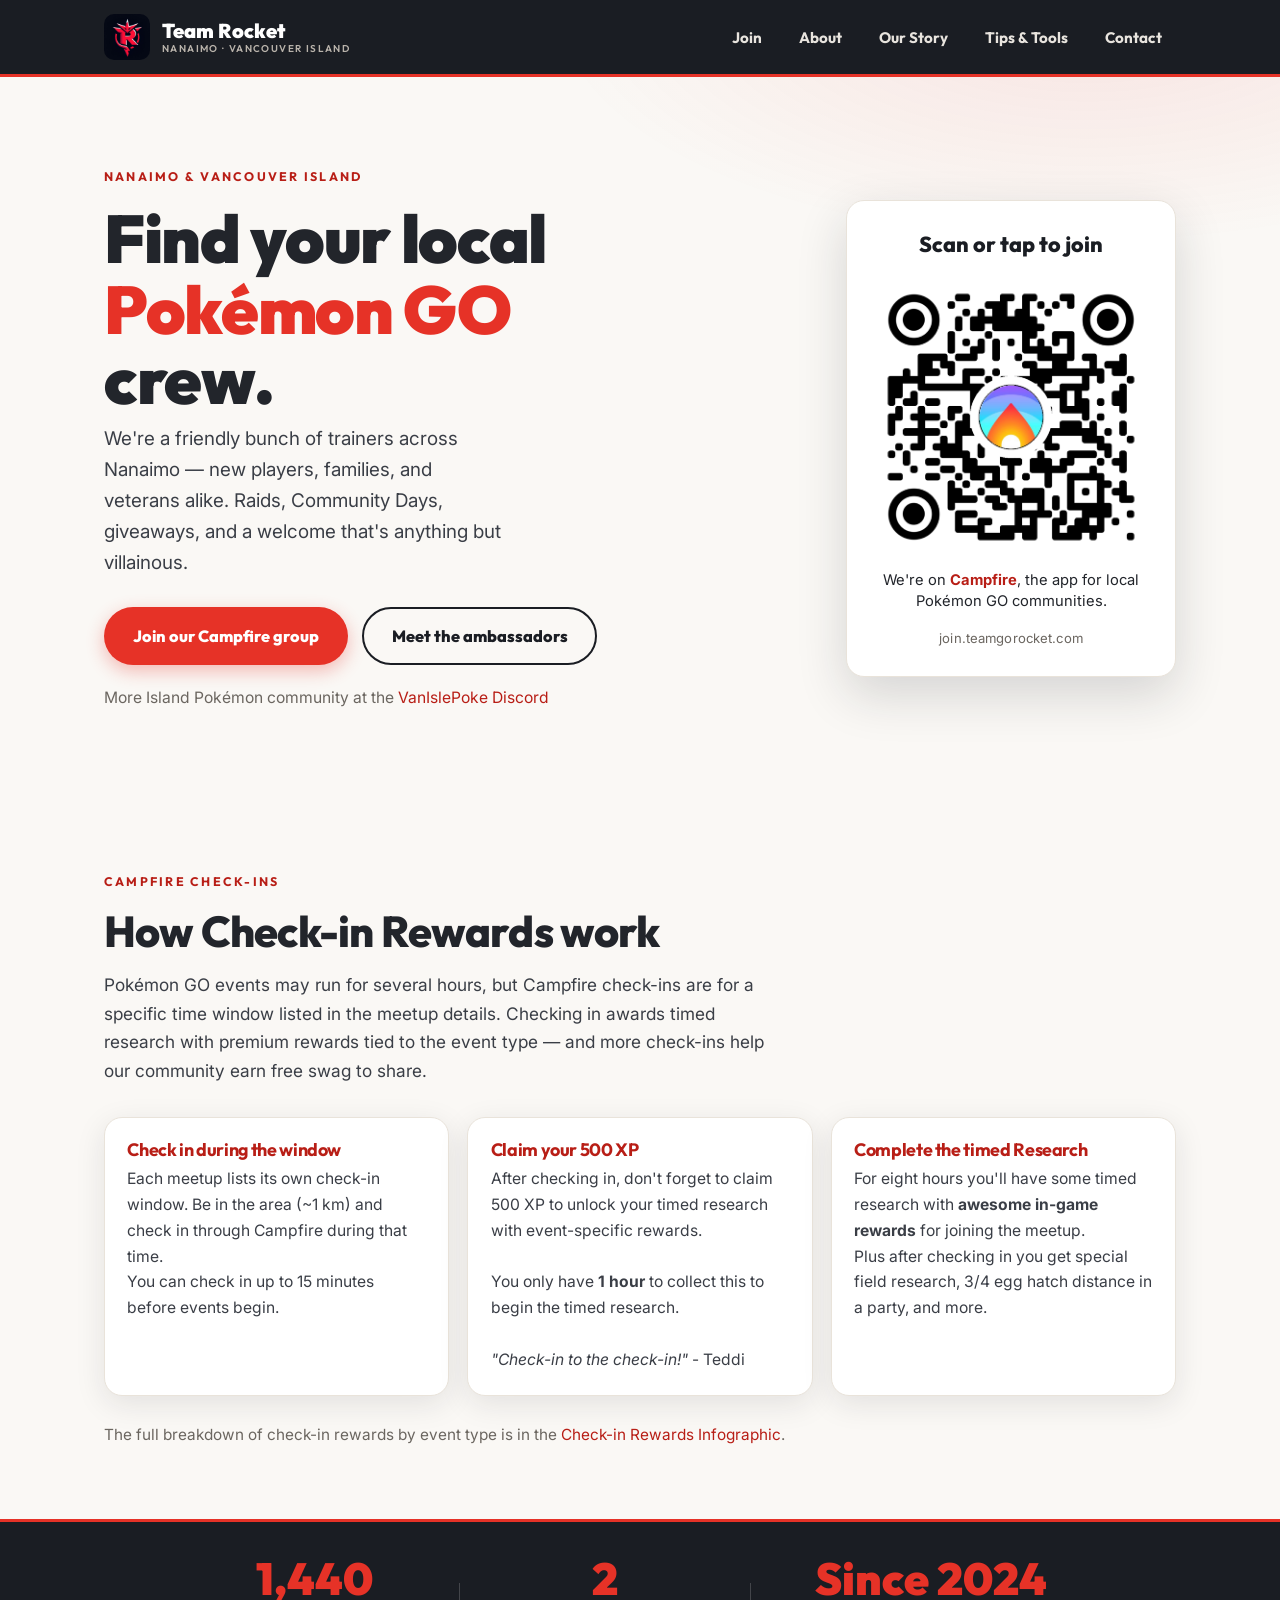
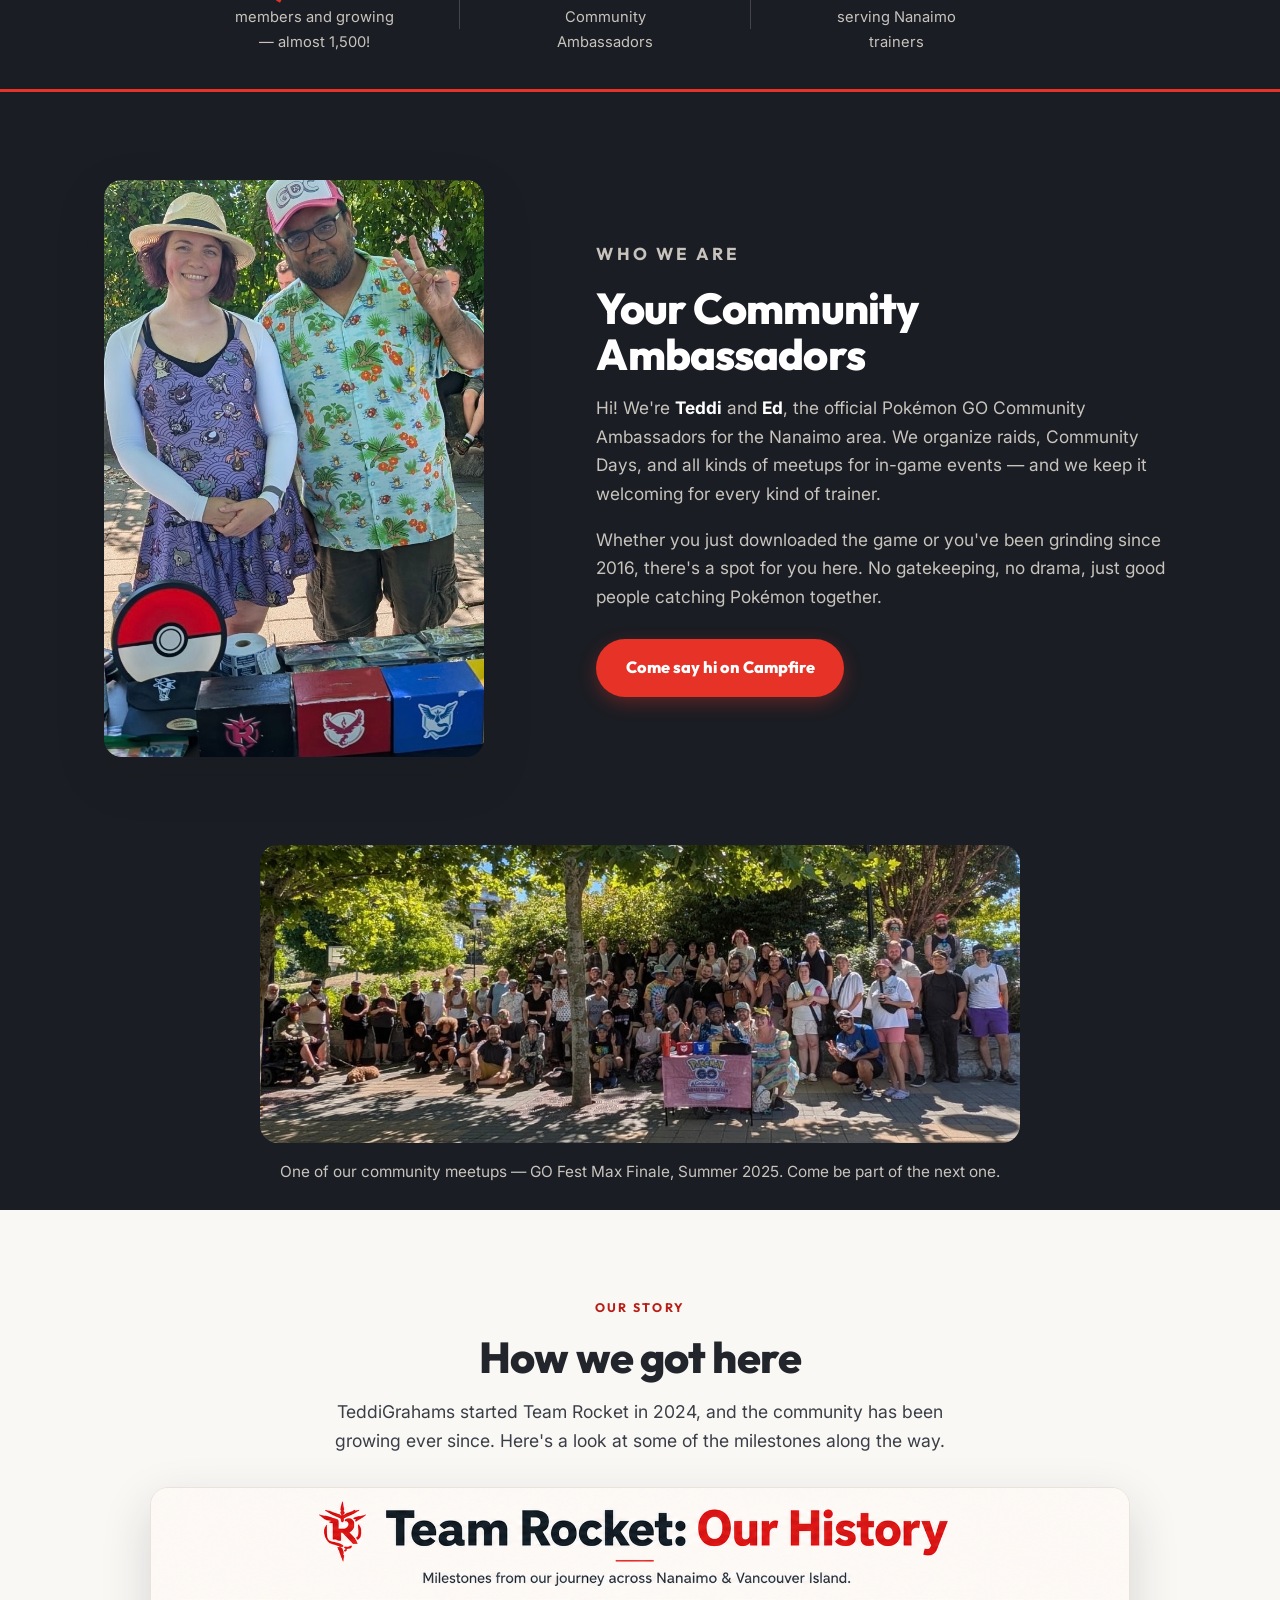
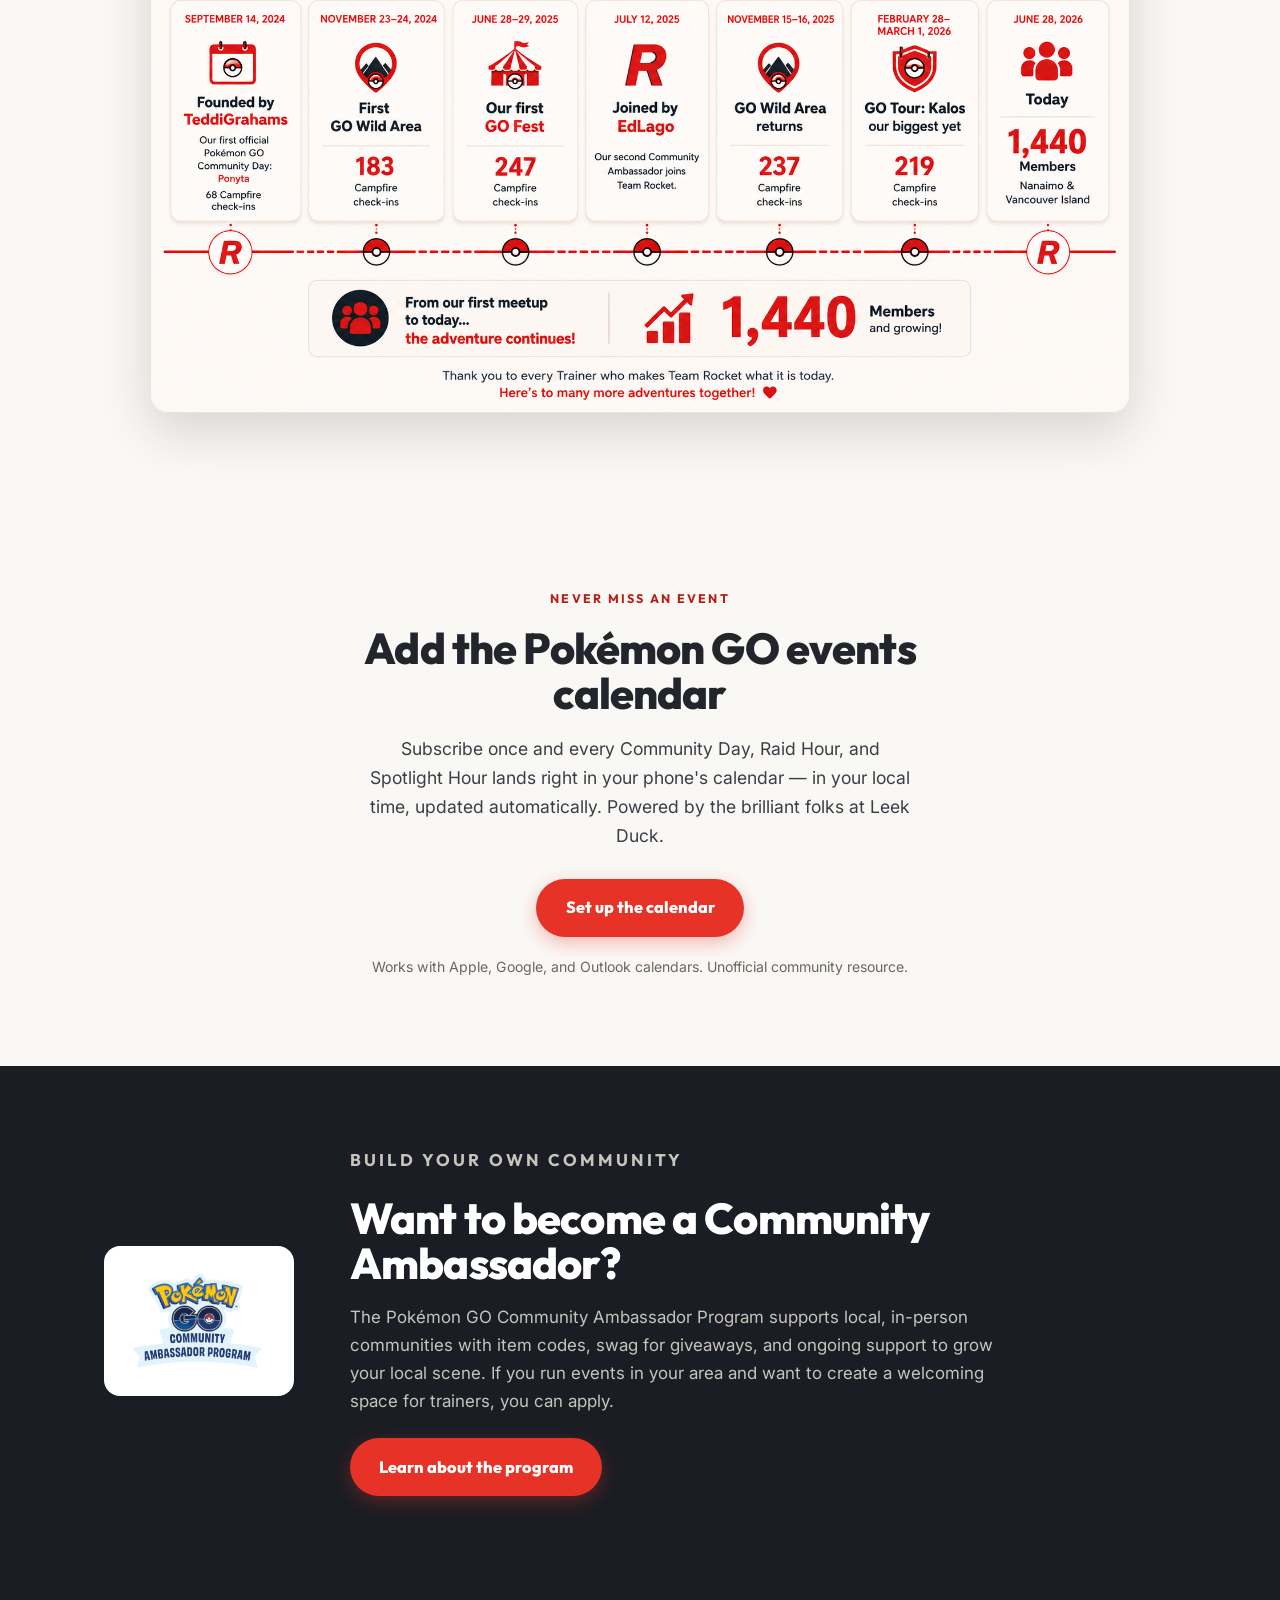
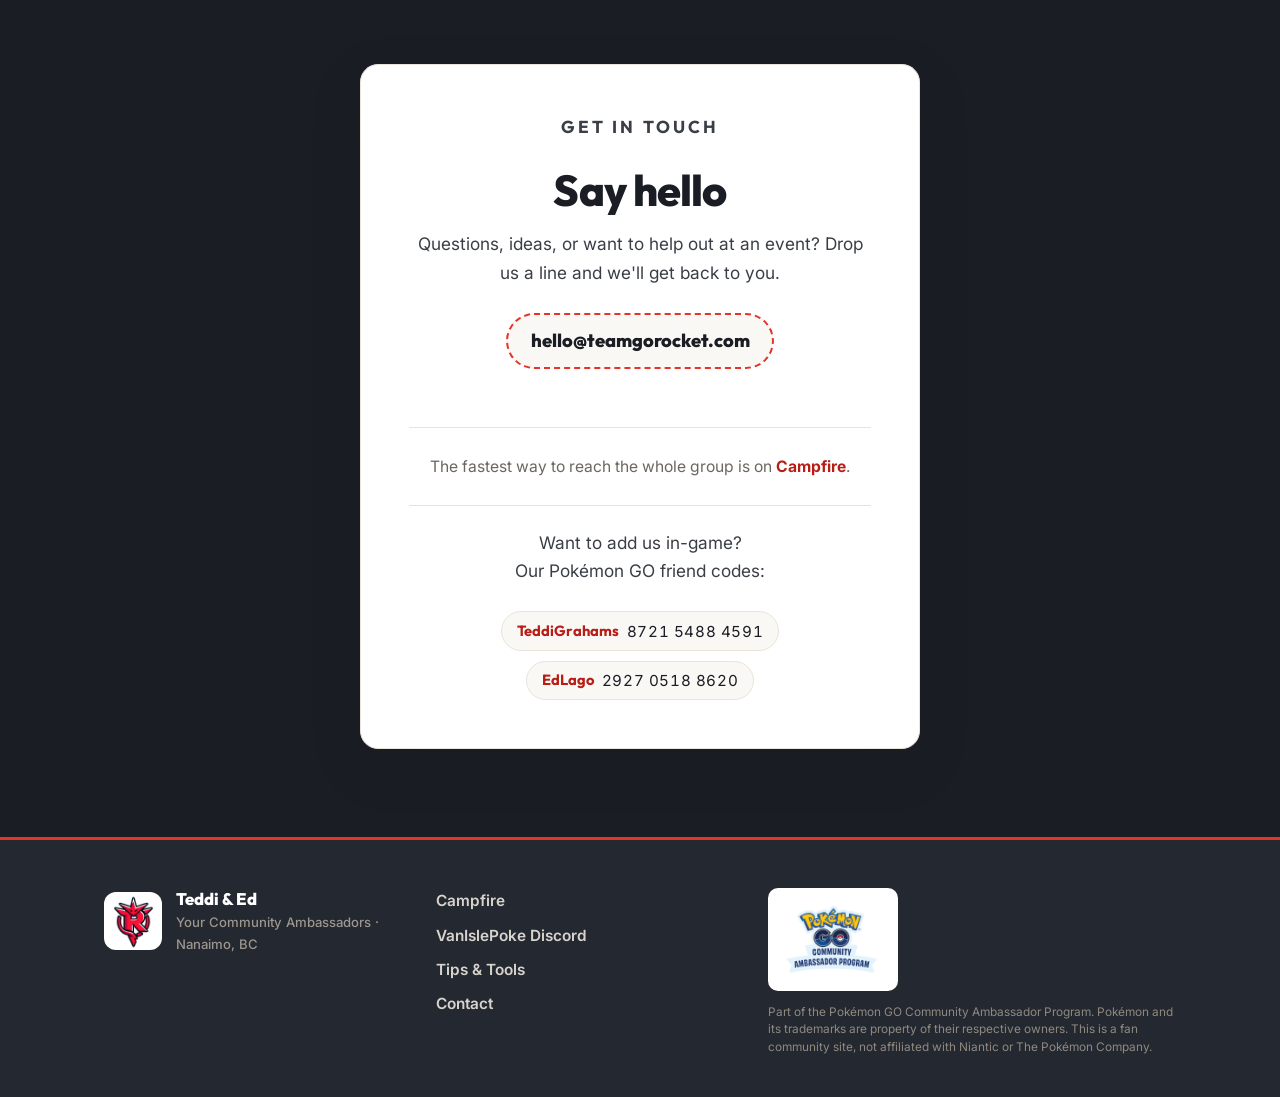
==== index.html @ 7e77e39a "Update index.html" ====
<!DOCTYPE html>
<html lang="en">
<head>
<meta charset="UTF-8">
<meta name="viewport" content="width=device-width, initial-scale=1.0">
<title>Team Rocket — Nanaimo Pokémon GO Community</title>
<meta name="description" content="Nanaimo and Vancouver Island's friendly Pokémon GO community, 1,400+ trainers strong. Scan the code or tap to join our Campfire group.">
<link rel="preconnect" href="https://fonts.googleapis.com">
<link rel="preconnect" href="https://fonts.gstatic.com" crossorigin>
<link href="https://fonts.googleapis.com/css2?family=Outfit:wght@500;700;800;900&family=Inter:wght@400;500;600;700&display=swap" rel="stylesheet">
<link rel="stylesheet" href="style.css">
</head>
<body>

<header class="site-header">
  <div class="wrap header-inner">
    <a class="brand" href="#top">
      <img src="images/logo-dark.jpg" alt="Team Rocket logo" class="brand-mark">
      <span class="brand-name">Team Rocket<span class="brand-sub">Nanaimo · Vancouver Island</span></span>
    </a>
    <nav class="site-nav" aria-label="Primary">
      <button class="nav-toggle" aria-expanded="false" aria-controls="nav-links" aria-label="Toggle menu">
        <span></span><span></span><span></span>
      </button>
      <ul id="nav-links" class="nav-links">
        <li><a href="#join">Join</a></li>
        <li><a href="#about">About</a></li>
        <li><a href="#story">Our Story</a></li>
        <li><a href="tips.html">Tips &amp; Tools</a></li>
        <li><a href="#contact">Contact</a></li>
      </ul>
    </nav>
  </div>
</header>

<main id="top">

  <!-- HERO -->
  <section class="hero" id="join">
    <div class="wrap hero-inner">
      <div class="hero-copy">
        <p class="eyebrow">Nanaimo &amp; Vancouver Island</p>
        <h1>Find your local<br><span class="accent">Pokémon GO</span> crew.</h1>
        <p class="lede">We're a friendly bunch of trainers across Nanaimo — new players, families, and veterans alike. Raids, Community Days, giveaways, and a welcome that's anything but villainous.</p>
        <div class="hero-actions">
          <a class="btn btn-primary" href="https://join.teamgorocket.com" target="_blank" rel="noopener">Join our Campfire group</a>
          <a class="btn btn-ghost" href="#about">Meet the ambassadors</a>
        </div>
        <p class="hero-note">More Island Pokémon community at the <a href="https://discord.gg/dFQNEzKaRf" target="_blank" rel="noopener">VanIslePoke Discord</a></p>
      </div>

      <div class="hero-qr">
        <div class="qr-card">
          <p class="qr-label">Scan or tap to join</p>
          <a href="https://join.teamgorocket.com" target="_blank" rel="noopener">
            <img src="images/campfire-qr.png" alt="QR code linking to the Team Rocket Campfire group" class="qr-img">
          </a>
          <p class="qr-sub">We're on <strong>Campfire</strong>, the app for local Pokémon GO communities.</p>
          <p class="qr-fallback">join.teamgorocket.com</p>
        </div>
      </div>
    </div>
  </section>

  <!-- CHECK-IN INFO -->
  <section class="page-section section-alt">
    <div class="wrap">
      <p class="eyebrow">Campfire check-ins</p>
      <h2>How Check-in Rewards work</h2>
      <p class="section-lede">Pokémon GO events may run for several hours, but Campfire check-ins are for a specific time window listed in the meetup details. Checking in awards timed research with premium rewards tied to the event type — and more check-ins help our community earn free swag to share.</p>

      <div class="checkin-points">
        <div class="checkin-point">
          <h3>Check in during the window</h3>
          <p>Each meetup lists its own check-in window. Be in the area (~1 km) and check in through Campfire during that time.<br>You can check in up to 15 minutes before events begin.</p>
        </div>
        <div class="checkin-point">
          <h3>Claim your 500 XP </h3>
          <p>After checking in, don't forget to claim 500 XP to unlock your timed research with event-specific rewards.<br><br>You only have <b>1 hour</b> to collect this to begin the timed research. <br><br><i>"Check-in to the check-in!"</i> - Teddi</p>
        </div>
        <div class="checkin-point">
          <h3>Complete the timed Research</h3>
          <p>For eight hours you'll have some timed research with <b>awesome in-game rewards</b> for joining the meetup.<br> Plus after checking in you get special field research, 3/4 egg hatch distance in a party, and more.</p>
        </div>
      </div>

      <p class="section-note">The full breakdown of check-in rewards by event type is in the <a href="https://teamgorocket.com/tips.html#infographics">Check-in Rewards Infographic</a>.</p>
    </div>
  </section>

  <!-- MEMBER COUNT STRIP -->
  <section class="stat-strip">
    <div class="wrap stat-inner">
      <div class="stat">
        <span class="stat-num">1,440</span>
        <span class="stat-label">members and growing — almost 1,500!</span>
      </div>
      <div class="stat-divider"></div>
      <div class="stat">
        <span class="stat-num">2</span>
        <span class="stat-label">Community Ambassadors</span>
      </div>
      <div class="stat-divider"></div>
      <div class="stat">
        <span class="stat-num">Since 2024</span>
        <span class="stat-label">serving Nanaimo trainers</span>
      </div>
    </div>
  </section>

  <!-- WHO WE ARE -->
  <section id="about" class="whoweare">
    <div class="wrap who-inner">
      <div class="who-photo">
        <img src="images/ambassadors.jpg" alt="Teddi and Ed, your Pokémon GO Community Ambassadors, at a community event" loading="lazy">
      </div>
      <div class="who-copy">
        <p class="eyebrow eyebrow-dark">Who we are</p>
        <h2>Your Community Ambassadors</h2>
        <p>Hi! We're <strong>Teddi</strong> and <strong>Ed</strong>, the official Pokémon GO Community Ambassadors for the Nanaimo area. We organize raids, Community Days, and all kinds of meetups for in-game events — and we keep it welcoming for every kind of trainer.</p>
        <p>Whether you just downloaded the game or you've been grinding since 2016, there's a spot for you here. No gatekeeping, no drama, just good people catching Pokémon together.</p>
        <a class="btn btn-primary" href="https://join.teamgorocket.com" target="_blank" rel="noopener">Come say hi on Campfire</a>
      </div>
    </div>
  </section>

  <!-- GROUP PHOTO (panoramic) -->
  <section class="group-photo-section">
    <img src="images/group-photo.jpg" alt="The Team Rocket Nanaimo community gathered together at a Pokémon GO event" class="group-photo" loading="lazy">
    <div class="wrap group-caption">
      <p>One of our community meetups — GO Fest Max Finale, Summer 2025. Come be part of the next one.</p>
    </div>
  </section>

  <!-- OUR STORY / HISTORY -->
  <section id="story" class="story-section">
    <div class="wrap">
      <p class="eyebrow">Our story</p>
      <h2>How we got here</h2>
      <p class="story-lede">TeddiGrahams started Team Rocket in 2024, and the community has been growing ever since. Here's a look at some of the milestones along the way.</p>
      <a class="history-img-link" href="images/history.png" target="_blank" rel="noopener">
        <img src="images/history.png" alt="Team Rocket history timeline: founded September 2024 with our first Community Day (Ponyta), first GO Fest in June 2025 with 247 check-ins, Ed joining as second ambassador in July 2025, now 1,440 members" class="history-img" loading="lazy">
      </a>
    </div>
  </section>

  <!-- EVENTS CALENDAR -->
  <section class="calendar">
    <div class="wrap calendar-inner">
      <p class="eyebrow">Never miss an event</p>
      <h2>Add the Pokémon GO events calendar</h2>
      <p class="calendar-lede">Subscribe once and every Community Day, Raid Hour, and Spotlight Hour lands right in your phone's calendar — in your local time, updated automatically. Powered by the brilliant folks at Leek Duck.</p>
      <a class="btn btn-primary" href="https://gocalendar.info/" target="_blank" rel="noopener">Set up the calendar</a>
      <p class="calendar-note">Works with Apple, Google, and Outlook calendars. Unofficial community resource.</p>
    </div>
  </section>

  <!-- BECOME AN AMBASSADOR -->
  <section class="ambassador-cta">
    <div class="wrap amb-inner">
      <img src="images/ambassador-program.png" alt="Pokémon GO Community Ambassador Program" class="amb-logo" loading="lazy">
      <div class="amb-copy">
        <p class="eyebrow eyebrow-dark">Build your own community</p>
        <h2>Want to become a Community Ambassador?</h2>
        <p>The Pokémon GO Community Ambassador Program supports local, in-person communities with item codes, swag for giveaways, and ongoing support to grow your local scene. If you run events in your area and want to create a welcoming space for trainers, you can apply.</p>
        <a class="btn btn-primary" href="https://pokemongo.com/find-your-community" target="_blank" rel="noopener">Learn about the program</a>
      </div>
    </div>
  </section>

  <!-- CONTACT -->
  <section id="contact" class="contact-section">
    <div class="wrap contact-wrap">
      <div class="contact-card">
        <p class="eyebrow">Get in touch</p>
        <h2>Say hello</h2>
        <p>Questions, ideas, or want to help out at an event? Drop us a line and we'll get back to you.</p>
        <a class="email-pill" href="mailto:hello@teamgorocket.com">hello@teamgorocket.com</a>
        <div class="contact-alt">
          The fastest way to reach the whole group is on
          <a href="https://join.teamgorocket.com" target="_blank" rel="noopener">Campfire</a>.
        </div>
        <div class="friend-codes">
          <p class="friend-codes-label">Want to add us in-game?<br> Our Pokémon GO friend codes:</p>
          <div class="friend-code-list">
            <span class="friend-code"><span class="fc-name">TeddiGrahams</span> <code>8721 5488 4591</code></span>
            <span class="friend-code"><span class="fc-name">EdLago</span> <code>2927 0518 8620</code></span>
          </div>
        </div>
      </div>
    </div>
  </section>

</main>

<footer class="site-footer">
  <div class="wrap footer-inner">
    <div class="footer-brand">
      <img src="images/logo-light.jpg" alt="Team Rocket logo" class="footer-mark">
      <p>Teddi &amp; Ed<br><span>Your Community Ambassadors · Nanaimo, BC</span></p>
    </div>
    <div class="footer-links">
      <a href="https://join.teamgorocket.com" target="_blank" rel="noopener">Campfire</a>
      <a href="https://discord.gg/dFQNEzKaRf" target="_blank" rel="noopener">VanIslePoke Discord</a>
      <a href="tips.html">Tips &amp; Tools</a>
      <a href="#contact">Contact</a>
    </div>
    <div class="footer-program">
      <img src="images/ambassador-program.png" alt="Pokémon GO Community Ambassador Program" class="program-mark">
      <p class="program-note">Part of the Pokémon GO Community Ambassador Program. Pokémon and its trademarks are property of their respective owners. This is a fan community site, not affiliated with Niantic or The Pokémon Company.</p>
    </div>
  </div>
</footer>

<script src="script.js"></script>
</body>
</html>
---- style.css ----
/* ============================================================
   Team Rocket — Nanaimo Pokémon GO Community
   Single hand-editable stylesheet.
   Palette:  charcoal #1a1d23 · rocket red #e63227 · deep red #b81e16
             off-white #faf8f5 · warm grey #6b6660 · soft border #e9e3da
   Fonts:    Outfit (display) · Inter (body)
   ============================================================ */

:root{
  --charcoal:#1a1d23;
  --charcoal-soft:#242830;
  --red:#e63227;
  --red-deep:#b81e16;
  --cream:#faf8f5;
  --card:#ffffff;
  --ink:#22252b;
  --grey:#6b6660;
  --border:#e9e3da;
  --shadow:0 8px 30px rgba(26,29,35,.10);
  --shadow-lg:0 18px 50px rgba(26,29,35,.16);
  --radius:18px;
  --maxw:1120px;
}

*{box-sizing:border-box;}
html{scroll-behavior:smooth;scroll-padding-top:84px;}
body{
  margin:0;
  font-family:'Inter',system-ui,-apple-system,sans-serif;
  color:var(--ink);
  background:var(--cream);
  line-height:1.65;
  -webkit-font-smoothing:antialiased;
}
img{max-width:100%;display:block;}
a{color:var(--red-deep);text-decoration:none;}
a:hover{text-decoration:underline;}

.wrap{width:100%;max-width:var(--maxw);margin:0 auto;padding:0 24px;}

h1,h2,h3{font-family:'Outfit',sans-serif;line-height:1.05;margin:0 0 .4em;letter-spacing:-.02em;}
h1{font-size:clamp(2.4rem,6vw,4.2rem);font-weight:900;}
h2{font-size:clamp(1.8rem,3.6vw,2.7rem);font-weight:800;}
.accent{color:var(--red);}

.eyebrow{
  font-family:'Outfit',sans-serif;
  text-transform:uppercase;
  letter-spacing:.18em;
  font-size:.78rem;
  font-weight:700;
  color:var(--red-deep);
  margin:0 0 1rem;
}
.eyebrow-dark{color:var(--red);}

/* ---------- buttons ---------- */
.btn{
  display:inline-block;
  font-family:'Outfit',sans-serif;
  font-weight:800;
  font-size:1.02rem;
  padding:.85rem 1.7rem;
  border-radius:999px;
  border:2px solid transparent;
  cursor:pointer;
  transition:transform .12s ease, box-shadow .12s ease, background .15s ease;
}
.btn:hover{text-decoration:none;transform:translateY(-2px);}
.btn-primary{
  background:var(--red);
  color:#fff;
  box-shadow:0 6px 18px rgba(230,50,39,.32);
}
.btn-primary:hover{background:var(--red-deep);box-shadow:0 10px 24px rgba(184,30,22,.40);}
.btn-ghost{
  background:transparent;
  color:var(--charcoal);
  border-color:var(--charcoal);
}
.btn-ghost:hover{background:var(--charcoal);color:#fff;}

/* ---------- header ---------- */
.site-header{
  background:var(--charcoal);
  position:sticky;top:0;z-index:50;
  border-bottom:3px solid var(--red);
}
.header-inner{display:flex;align-items:center;justify-content:space-between;height:74px;}
.brand{display:flex;align-items:center;gap:12px;color:#fff;}
.brand:hover{text-decoration:none;}
.brand-mark{width:46px;height:46px;border-radius:10px;object-fit:cover;}
.brand-name{font-family:'Outfit',sans-serif;font-weight:900;font-size:1.25rem;line-height:1;display:flex;flex-direction:column;gap:3px;}
.brand-sub{font-size:.62rem;font-weight:600;letter-spacing:.14em;text-transform:uppercase;color:#b9b3ab;}

.site-nav{display:flex;align-items:center;}
.nav-links{list-style:none;display:flex;gap:8px;margin:0;padding:0;}
.nav-links a{
  font-family:'Outfit',sans-serif;font-weight:700;font-size:.95rem;
  color:#e8e4de;padding:.5rem .9rem;border-radius:999px;
}
.nav-links a:hover{text-decoration:none;background:var(--charcoal-soft);color:#fff;}
.nav-links a[aria-current="page"]{color:#fff;background:var(--red);}

.nav-toggle{display:none;flex-direction:column;gap:5px;background:none;border:0;cursor:pointer;padding:8px;}
.nav-toggle span{width:24px;height:2px;background:#fff;border-radius:2px;transition:.2s;}

/* ---------- hero ---------- */
.hero{
  background:
    radial-gradient(900px 400px at 85% -10%, rgba(230,50,39,.10), transparent 60%),
    var(--cream);
  padding:clamp(3rem,7vw,6rem) 0;
}
.hero-inner{display:grid;grid-template-columns:1.15fr .85fr;gap:clamp(2rem,5vw,4.5rem);align-items:center;}
.hero-copy h1{margin-bottom:.5rem;}
.lede{font-size:1.18rem;color:#3a3e46;max-width:34ch;margin:0 0 1.8rem;}
.hero-actions{display:flex;flex-wrap:wrap;gap:14px;margin-bottom:1.2rem;}
.hero-note{font-size:.98rem;color:var(--grey);margin:0;}

.qr-card{
  background:var(--card);
  border:1px solid var(--border);
  border-radius:var(--radius);
  box-shadow:var(--shadow-lg);
  padding:1.6rem;
  text-align:center;
  max-width:330px;
  margin-left:auto;
  position:relative;
}
.qr-card::before{
  content:"";position:absolute;inset:0;border-radius:var(--radius);
  padding:0;pointer-events:none;
  box-shadow:inset 0 0 0 3px rgba(230,50,39,.0);
}
.qr-label{font-family:'Outfit',sans-serif;font-weight:800;font-size:1.05rem;margin:0 0 1rem;color:var(--charcoal);}
.qr-img{width:100%;border-radius:12px;}
.qr-fallback{font-size:.82rem;color:var(--grey);margin:1rem 0 0;letter-spacing:.01em;}

/* ---------- who we are ---------- */
.whoweare{background:var(--charcoal);color:#ece9e4;padding:clamp(3rem,7vw,5.5rem) 0;}
.who-inner{display:grid;grid-template-columns:.85fr 1.15fr;gap:clamp(2rem,5vw,4rem);align-items:center;}
.who-photo img{border-radius:var(--radius);box-shadow:var(--shadow-lg);width:100%;max-width:380px;}
.who-copy h2{color:#fff;}
.who-copy p{color:#c8c4bd;font-size:1.08rem;margin:0 0 1.1rem;max-width:52ch;}
.who-copy strong{color:#fff;}
.who-copy .btn{margin-top:.6rem;}

/* ---------- calendar ---------- */
.calendar{padding:clamp(3rem,7vw,5.5rem) 0;text-align:center;}
.calendar-inner{max-width:640px;margin:0 auto;}
.calendar-lede{font-size:1.1rem;color:#3a3e46;margin:0 auto 1.8rem;max-width:50ch;}
.calendar-note{font-size:.88rem;color:var(--grey);margin:1.1rem 0 0;}

/* ---------- footer ---------- */
.site-footer{background:var(--charcoal-soft);color:#c8c4bd;padding:3rem 0 2.5rem;border-top:3px solid var(--red);}
.footer-inner{display:grid;grid-template-columns:1fr 1fr 1.4fr;gap:2.5rem;align-items:start;}
.footer-brand{display:flex;align-items:center;gap:14px;}
.footer-mark{width:58px;height:58px;border-radius:12px;object-fit:cover;background:#fff;}
.footer-brand p{margin:0;font-family:'Outfit',sans-serif;font-weight:800;color:#fff;font-size:1.05rem;line-height:1.3;}
.footer-brand span{font-family:'Inter',sans-serif;font-weight:500;font-size:.82rem;color:#9c968e;}
.footer-links{display:flex;flex-direction:column;gap:.55rem;}
.footer-links a{color:#d8d4cd;font-weight:600;font-size:.96rem;}
.footer-links a:hover{color:#fff;}
.footer-program{display:flex;flex-direction:column;gap:.8rem;}
.program-mark{width:130px;background:#fff;border-radius:10px;padding:8px;}
.program-note{font-size:.74rem;color:#8f8980;line-height:1.5;margin:0;}

/* ---------- tips & links section ---------- */
.tips-section{padding:clamp(3rem,7vw,5.5rem) 0;background:var(--cream);}
.tips-block{margin-top:clamp(2.5rem,5vw,4rem);}

/* link cards */
.link-grid{display:grid;grid-template-columns:repeat(auto-fit,minmax(260px,1fr));gap:18px;margin-top:1.5rem;}
.link-card{
  background:var(--card);border:1px solid var(--border);border-radius:var(--radius);
  padding:1.5rem;box-shadow:var(--shadow);transition:transform .14s ease,box-shadow .14s ease;
  display:flex;flex-direction:column;
}
.link-card:hover{transform:translateY(-4px);box-shadow:var(--shadow-lg);text-decoration:none;}
.link-card h3{font-size:1.2rem;color:var(--charcoal);margin-bottom:.4rem;}
.link-card p{color:var(--grey);font-size:.96rem;margin:0 0 1.1rem;flex:1;}
.link-card .link-go{font-family:'Outfit',sans-serif;font-weight:800;color:var(--red-deep);font-size:.95rem;}
.link-card:hover .link-go{color:var(--red);}

.tips-list{max-width:680px;}
.tip{display:flex;gap:1rem;padding:1.2rem 0;border-bottom:1px solid var(--border);}
.tip:last-child{border-bottom:0;}
.tip-num{font-family:'Outfit',sans-serif;font-weight:900;font-size:1.3rem;color:var(--red);line-height:1;flex-shrink:0;width:1.6em;}
.tip-body h3{font-size:1.12rem;margin-bottom:.25rem;color:var(--charcoal);}
.tip-body p{margin:0;color:#3a3e46;}

/* contact */
.contact-section{padding:clamp(3rem,7vw,5.5rem) 0;background:var(--charcoal);}
.contact-wrap{display:flex;justify-content:center;}
.contact-card{
  background:var(--card);border:1px solid var(--border);border-radius:var(--radius);
  box-shadow:var(--shadow-lg);padding:clamp(1.8rem,4vw,3rem);max-width:560px;text-align:center;width:100%;
}
.contact-card h2{color:var(--charcoal);}
.contact-card p{color:#3a3e46;font-size:1.08rem;margin:0 0 1.6rem;}
.email-pill{
  display:inline-block;font-family:'Outfit',sans-serif;font-weight:800;font-size:1.15rem;
  color:var(--charcoal);background:var(--cream);border:2px dashed var(--red);
  border-radius:999px;padding:.7rem 1.4rem;margin-bottom:1.6rem;
}
.contact-alt{margin-top:2rem;padding-top:1.6rem;border-top:1px solid var(--border);font-size:.98rem;color:var(--grey);}
.contact-alt a{font-weight:700;}

/* ---------- responsive ---------- */
@media (max-width:820px){
  .nav-toggle{display:flex;}
  .nav-links{
    position:absolute;top:74px;left:0;right:0;
    flex-direction:column;gap:0;background:var(--charcoal);
    border-bottom:3px solid var(--red);
    max-height:0;overflow:hidden;transition:max-height .25s ease;
  }
  .nav-links.open{max-height:320px;}
  .nav-links li{width:100%;}
  .nav-links a{display:block;border-radius:0;padding:.95rem 24px;border-top:1px solid rgba(255,255,255,.06);}
  .nav-links a[aria-current="page"]{background:var(--charcoal-soft);color:var(--red);}

  .hero-inner{grid-template-columns:1fr;}
  .hero-qr{order:-1;}
  .qr-card{margin:0 auto;}
  .lede{max-width:none;}

  .who-inner{grid-template-columns:1fr;}
  .who-photo img{margin:0 auto;}

  .footer-inner{grid-template-columns:1fr;gap:2rem;}
}

/* ============================================================
   v2 additions: QR sub-text, stat strip, group photo, story,
   ambassador CTA, meetups, check-ins, infographics
   ============================================================ */

/* bigger QR label + campfire sub-note */
.qr-label{font-size:1.35rem;}
.qr-sub{font-size:.92rem;color:var(--ink);margin:.9rem 0 .3rem;line-height:1.45;}
.qr-sub strong{color:var(--red-deep);}

/* member-count stat strip */
.stat-strip{background:var(--charcoal);color:#fff;padding:2.2rem 0;border-top:3px solid var(--red);border-bottom:3px solid var(--red);}
.stat-inner{display:flex;align-items:center;justify-content:center;gap:clamp(1.5rem,5vw,4rem);flex-wrap:wrap;text-align:center;}
.stat{display:flex;flex-direction:column;gap:.2rem;}
.stat-num{font-family:'Outfit',sans-serif;font-weight:900;font-size:clamp(1.8rem,4vw,2.8rem);color:var(--red);line-height:1;}
.stat-label{font-size:.92rem;color:#c8c4bd;max-width:18ch;}
.stat-divider{width:1px;height:46px;background:rgba(255,255,255,.18);}

/* panoramic group photo */
.group-photo-section{background:var(--charcoal);padding-bottom:1.6rem;}
.group-photo{width:90%;max-width:760px;height:auto;display:block;margin:0 auto;border-radius:var(--radius);}
@media (max-width:760px){
  .group-photo{width:90%;}
}
.group-caption{padding-top:1rem;text-align:center;}
.group-caption p{color:#c8c4bd;font-size:.96rem;margin:0;}

/* our story / history */
.story-section{padding:clamp(3rem,7vw,5.5rem) 0;text-align:center;}
.story-lede{font-size:1.1rem;color:#3a3e46;max-width:60ch;margin:0 auto 2rem;}
.history-img-link{display:block;max-width:980px;margin:0 auto;border-radius:var(--radius);overflow:hidden;box-shadow:var(--shadow-lg);border:1px solid var(--border);}
.history-img-link:hover{text-decoration:none;}
.history-img{width:100%;height:auto;display:block;}
.story-note{font-size:.86rem;color:var(--grey);margin:1rem 0 0;}

/* become an ambassador */
.ambassador-cta{background:var(--charcoal);color:#ece9e4;padding:clamp(3rem,7vw,5rem) 0;}
.amb-inner{display:grid;grid-template-columns:auto 1fr;gap:clamp(1.5rem,5vw,3.5rem);align-items:center;}
.amb-logo{width:clamp(120px,18vw,190px);background:#fff;border-radius:16px;padding:14px;}
.amb-copy h2{color:#fff;}
.amb-copy p{color:#c8c4bd;font-size:1.06rem;max-width:60ch;margin:0 0 1.4rem;}

/* page hero (inner pages) */
.page-hero{background:var(--charcoal);color:#fff;padding:clamp(2.6rem,6vw,4rem) 0;border-bottom:3px solid var(--red);}
.page-hero h1{font-size:clamp(2rem,5vw,3.2rem);margin-bottom:.3rem;}
.page-hero p{color:#c8c4bd;font-size:1.1rem;max-width:56ch;margin:0;}
.page-section{padding:clamp(2.8rem,6vw,4.5rem) 0;}
.section-alt{background:var(--cream);}
.section-lede{font-size:1.08rem;color:#3a3e46;max-width:62ch;margin:0 0 2rem;}
.section-note{font-size:.96rem;color:var(--grey);margin:1.6rem 0 0;}

/* meetup cards */
.meetup-grid{display:grid;grid-template-columns:1fr 1fr;gap:20px;}
.meetup-card{background:var(--card);border:1px solid var(--border);border-radius:var(--radius);padding:1.6rem;box-shadow:var(--shadow);border-top:4px solid var(--red);}
.meetup-card h3{font-size:1.3rem;color:var(--charcoal);margin-bottom:.5rem;}
.meetup-card p{color:#3a3e46;margin:0 0 .8rem;}
.meetup-examples{font-size:.95rem;color:var(--grey)!important;margin:0!important;}
.meetup-examples strong{color:var(--charcoal);}

/* check-in points */
.checkin-points{display:grid;grid-template-columns:repeat(auto-fit,minmax(240px,1fr));gap:18px;margin-top:1.5rem;}
.checkin-point{background:var(--card);border:1px solid var(--border);border-radius:var(--radius);padding:1.4rem;box-shadow:var(--shadow);}
.checkin-point h3{font-size:1.12rem;color:var(--red-deep);margin-bottom:.4rem;}
.checkin-point p{color:#3a3e46;font-size:.98rem;margin:0;}

/* infographics gallery */
.info-grid{display:grid;grid-template-columns:repeat(auto-fill,minmax(220px,1fr));gap:20px;margin-top:1.5rem;}
.infographic-card{display:flex;flex-direction:column;background:var(--card);border:1px solid var(--border);border-radius:var(--radius);overflow:hidden;box-shadow:var(--shadow);transition:transform .14s ease,box-shadow .14s ease;}
.infographic-card:hover{transform:translateY(-4px);box-shadow:var(--shadow-lg);text-decoration:none;}
.infographic-card img{width:100%;height:240px;object-fit:cover;object-position:top;background:#f0ece6;}
.info-title{font-family:'Outfit',sans-serif;font-weight:700;font-size:1rem;color:var(--charcoal);padding:.9rem 1.1rem;}

/* responsive */
@media (max-width:760px){
  .amb-inner{grid-template-columns:1fr;text-align:center;}
  .amb-logo{margin:0 auto;}
  .amb-copy p{margin-left:auto;margin-right:auto;}
  .meetup-grid{grid-template-columns:1fr;}
  .stat-divider{display:none;}
}

/* friend codes — low-key, in the contact card */
.friend-codes{margin-top:1.6rem;padding-top:1.4rem;border-top:1px solid var(--border);}
.friend-codes-label{font-size:.9rem;color:var(--grey);margin:0 0 .7rem;}
.friend-code-list{display:flex;flex-wrap:wrap;gap:.6rem;justify-content:center;}
.friend-code{display:inline-flex;align-items:center;gap:.5rem;background:var(--cream);border:1px solid var(--border);border-radius:999px;padding:.4rem .9rem;font-size:.92rem;}
.fc-name{font-family:'Outfit',sans-serif;font-weight:700;color:var(--red-deep);}
.friend-code code{font-family:'Inter',monospace;font-variant-numeric:tabular-nums;letter-spacing:.04em;color:var(--charcoal);font-size:.95rem;}
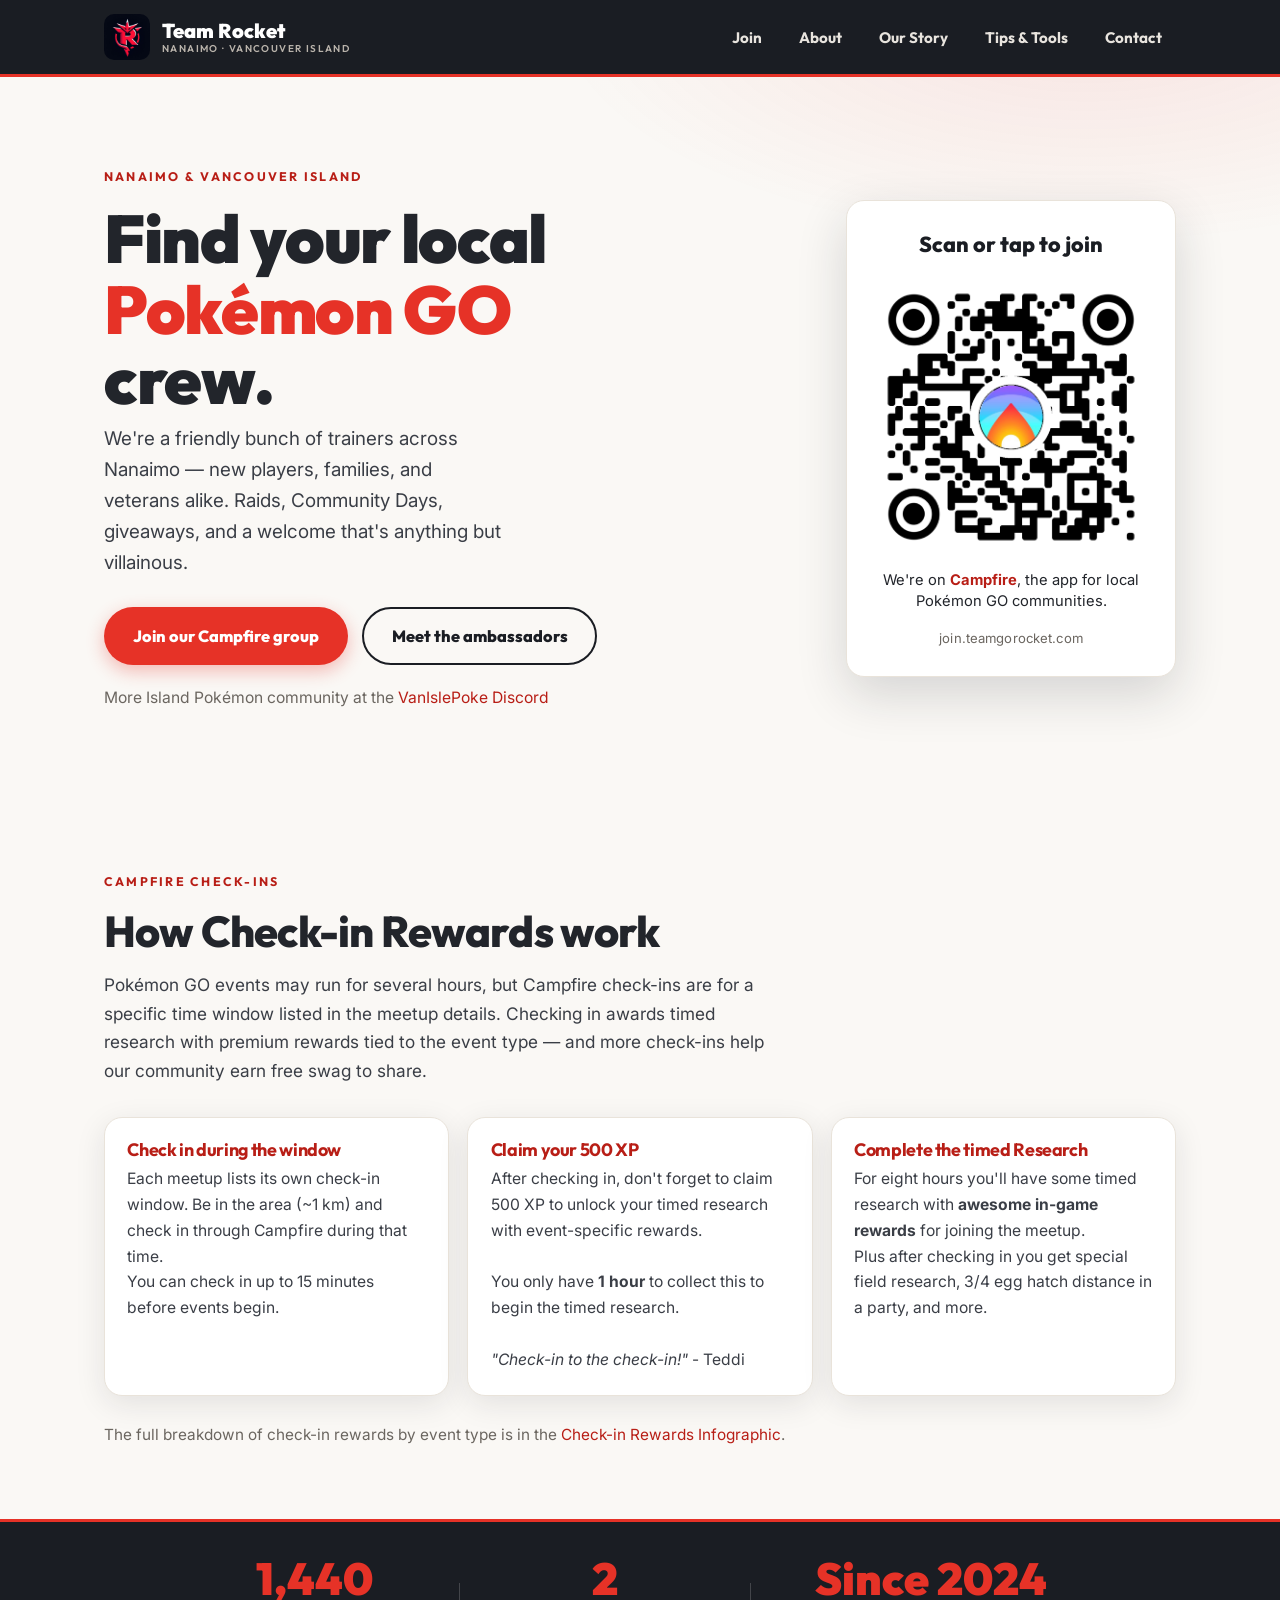
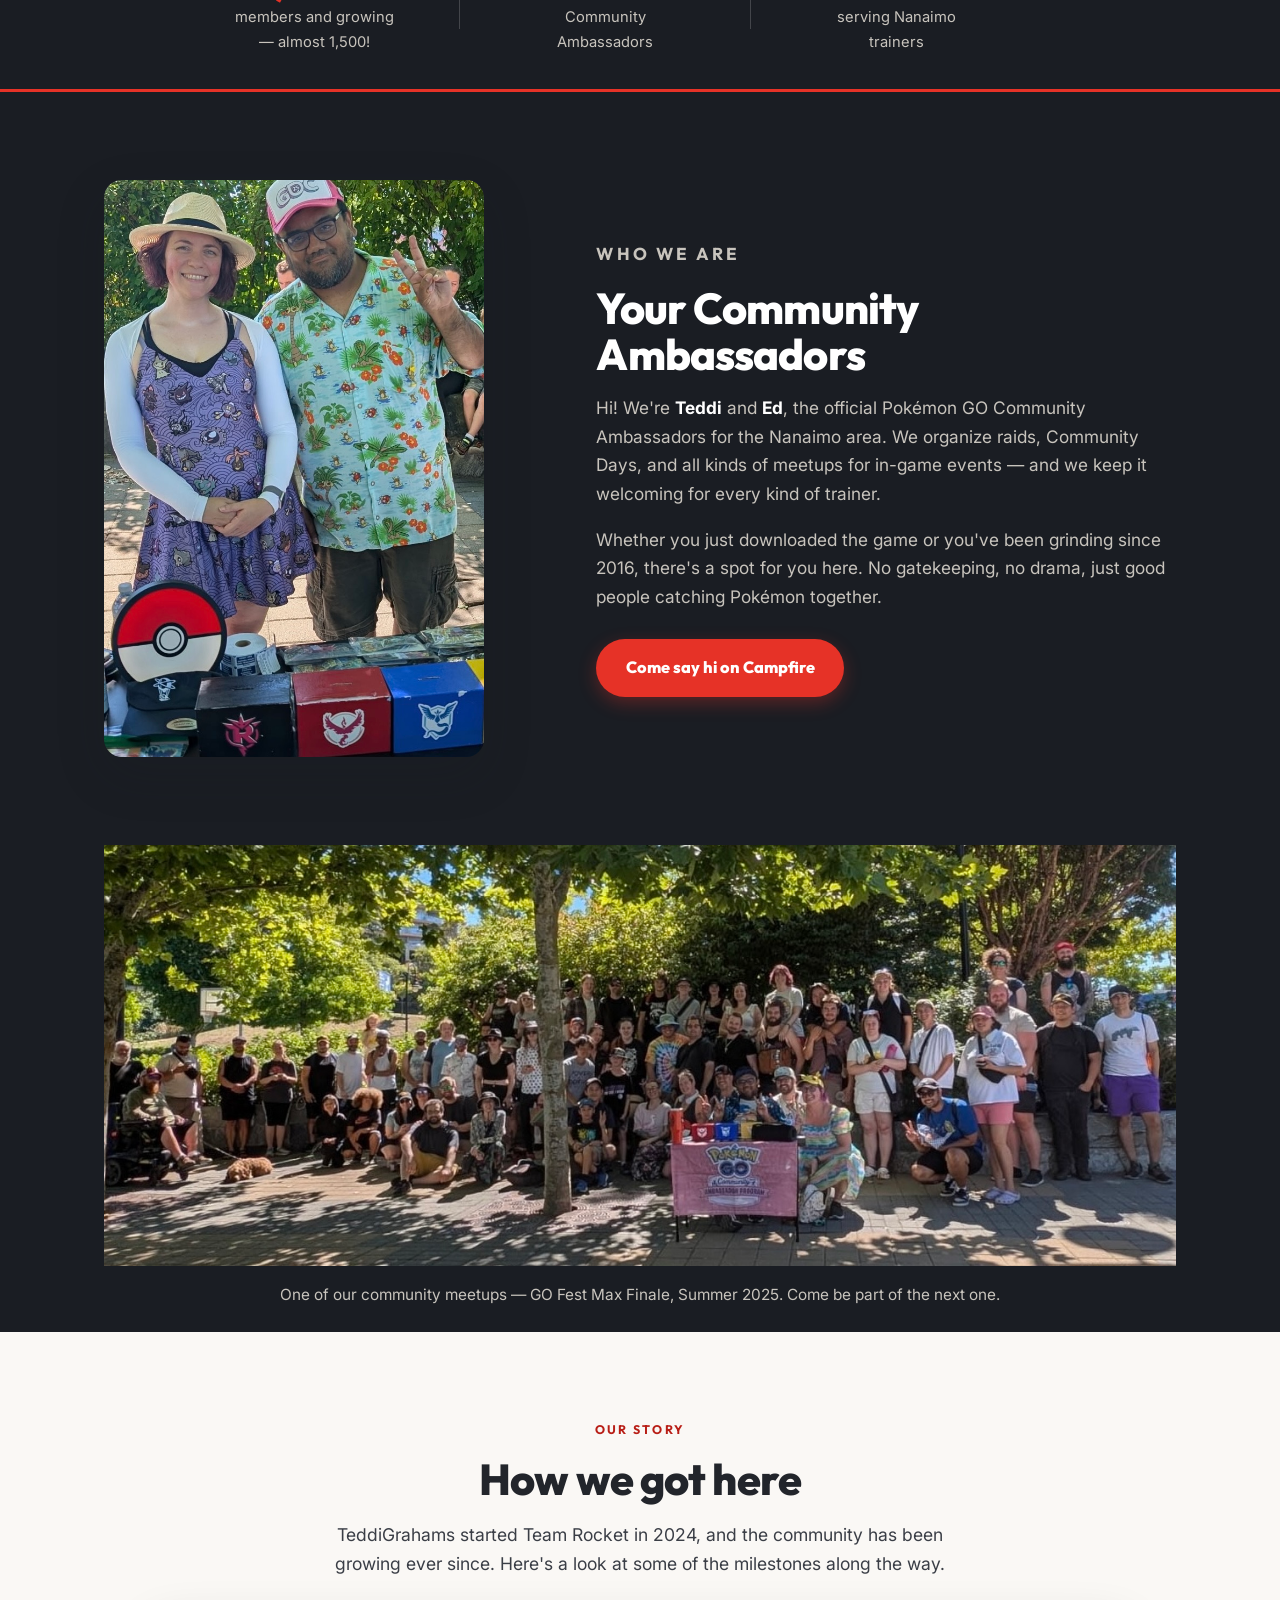
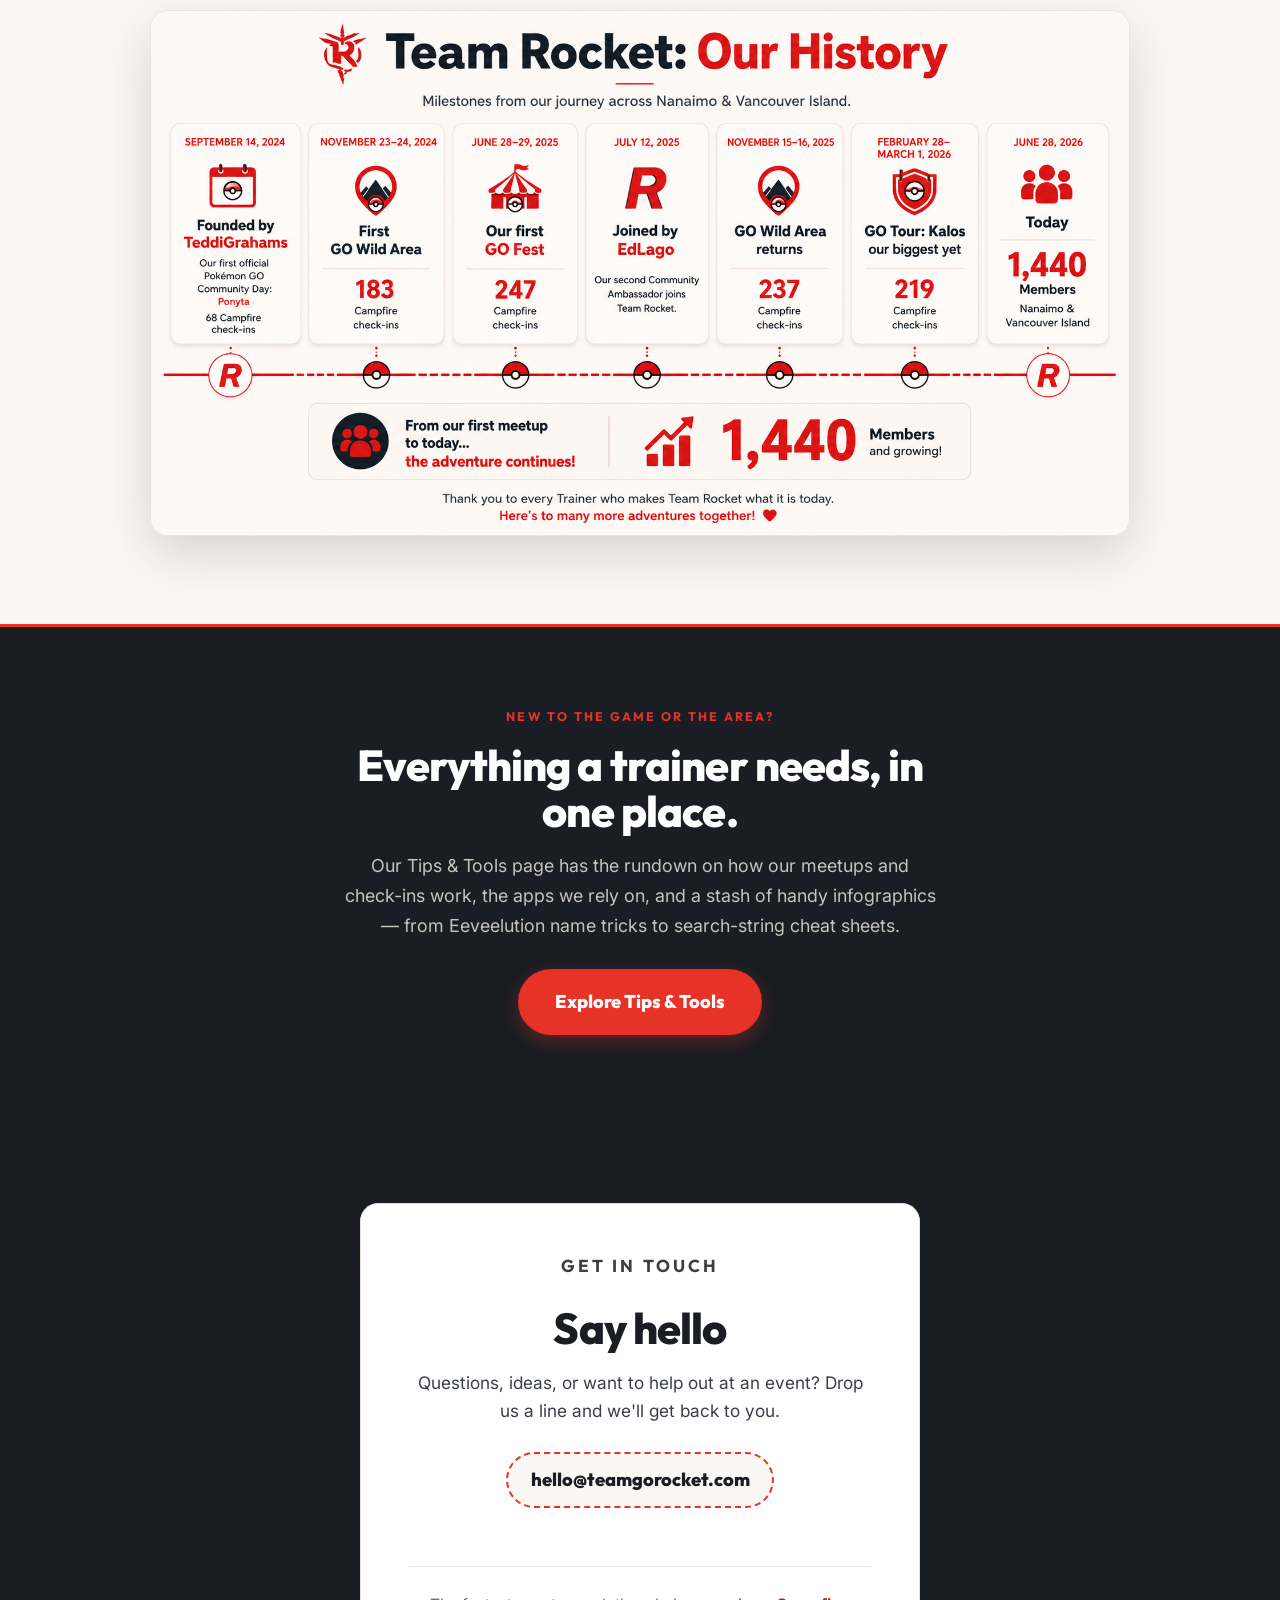
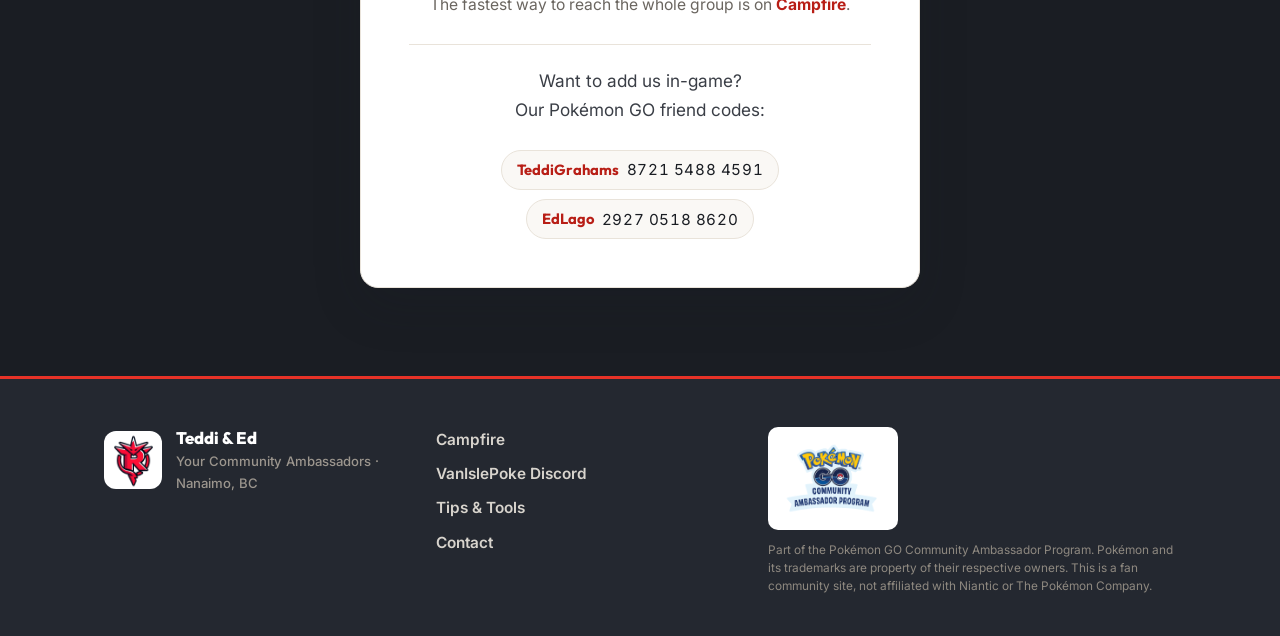
==== commit b82d6672: "Add files via upload" ====
--- a/index.html
+++ b/index.html
@@ -144,27 +144,13 @@
     </div>
   </section>
 
-  <!-- EVENTS CALENDAR -->
-  <section class="calendar">
-    <div class="wrap calendar-inner">
-      <p class="eyebrow">Never miss an event</p>
-      <h2>Add the Pokémon GO events calendar</h2>
-      <p class="calendar-lede">Subscribe once and every Community Day, Raid Hour, and Spotlight Hour lands right in your phone's calendar — in your local time, updated automatically. Powered by the brilliant folks at Leek Duck.</p>
-      <a class="btn btn-primary" href="https://gocalendar.info/" target="_blank" rel="noopener">Set up the calendar</a>
-      <p class="calendar-note">Works with Apple, Google, and Outlook calendars. Unofficial community resource.</p>
-    </div>
-  </section>
-
-  <!-- BECOME AN AMBASSADOR -->
-  <section class="ambassador-cta">
-    <div class="wrap amb-inner">
-      <img src="images/ambassador-program.png" alt="Pokémon GO Community Ambassador Program" class="amb-logo" loading="lazy">
-      <div class="amb-copy">
-        <p class="eyebrow eyebrow-dark">Build your own community</p>
-        <h2>Want to become a Community Ambassador?</h2>
-        <p>The Pokémon GO Community Ambassador Program supports local, in-person communities with item codes, swag for giveaways, and ongoing support to grow your local scene. If you run events in your area and want to create a welcoming space for trainers, you can apply.</p>
-        <a class="btn btn-primary" href="https://pokemongo.com/find-your-community" target="_blank" rel="noopener">Learn about the program</a>
-      </div>
+  <!-- TIPS & TOOLS CALLOUT -->
+  <section class="tips-cta">
+    <div class="wrap tips-cta-inner">
+      <p class="eyebrow eyebrow-dark">New to the game or the area?</p>
+      <h2>Everything a trainer needs, in one place.</h2>
+      <p class="tips-cta-lede">Our Tips &amp; Tools page has the rundown on how our meetups and check-ins work, the apps we rely on, and a stash of handy infographics — from Eeveelution name tricks to search-string cheat sheets.</p>
+      <a class="btn btn-primary btn-lg" href="tips.html">Explore Tips &amp; Tools</a>
     </div>
   </section>
 
--- a/style.css
+++ b/style.css
@@ -253,10 +253,7 @@
 
 /* panoramic group photo */
 .group-photo-section{background:var(--charcoal);padding-bottom:1.6rem;}
-.group-photo{width:90%;max-width:760px;height:auto;display:block;margin:0 auto;border-radius:var(--radius);}
-@media (max-width:760px){
-  .group-photo{width:90%;}
-}
+.group-photo{width:100%;max-width:var(--maxw);height:auto;display:block;margin:0 auto;border-radius:var(--radius);padding:0 24px;}
 .group-caption{padding-top:1rem;text-align:center;}
 .group-caption p{color:#c8c4bd;font-size:.96rem;margin:0;}
 
@@ -321,3 +318,10 @@
 .friend-code{display:inline-flex;align-items:center;gap:.5rem;background:var(--cream);border:1px solid var(--border);border-radius:999px;padding:.4rem .9rem;font-size:.92rem;}
 .fc-name{font-family:'Outfit',sans-serif;font-weight:700;color:var(--red-deep);}
 .friend-code code{font-family:'Inter',monospace;font-variant-numeric:tabular-nums;letter-spacing:.04em;color:var(--charcoal);font-size:.95rem;}
+
+/* tips & tools call-to-action (home page) */
+.tips-cta{background:var(--charcoal);color:#fff;padding:clamp(3rem,7vw,5rem) 0;text-align:center;border-top:3px solid var(--red);}
+.tips-cta-inner{max-width:680px;margin:0 auto;}
+.tips-cta h2{color:#fff;}
+.tips-cta-lede{font-size:1.12rem;color:#c8c4bd;margin:0 auto 1.8rem;max-width:54ch;}
+.btn-lg{font-size:1.15rem;padding:1rem 2.2rem;}
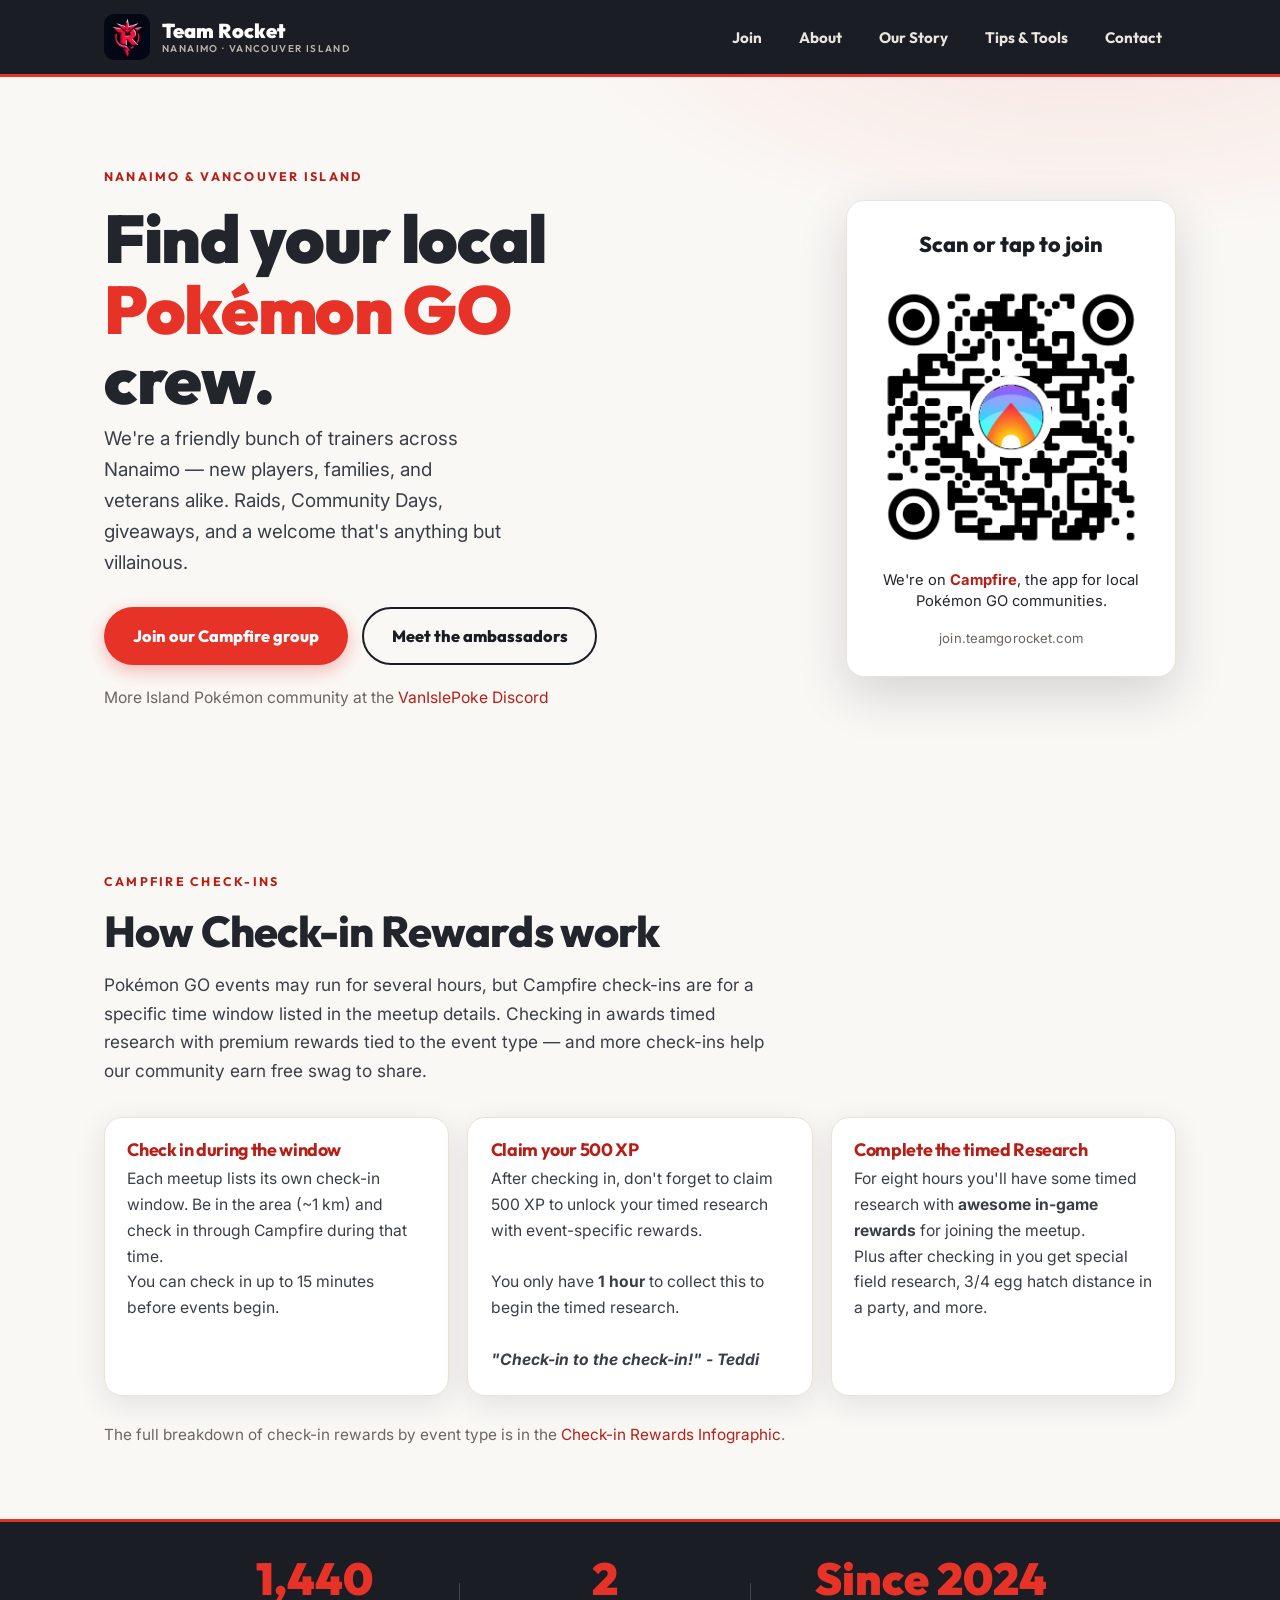
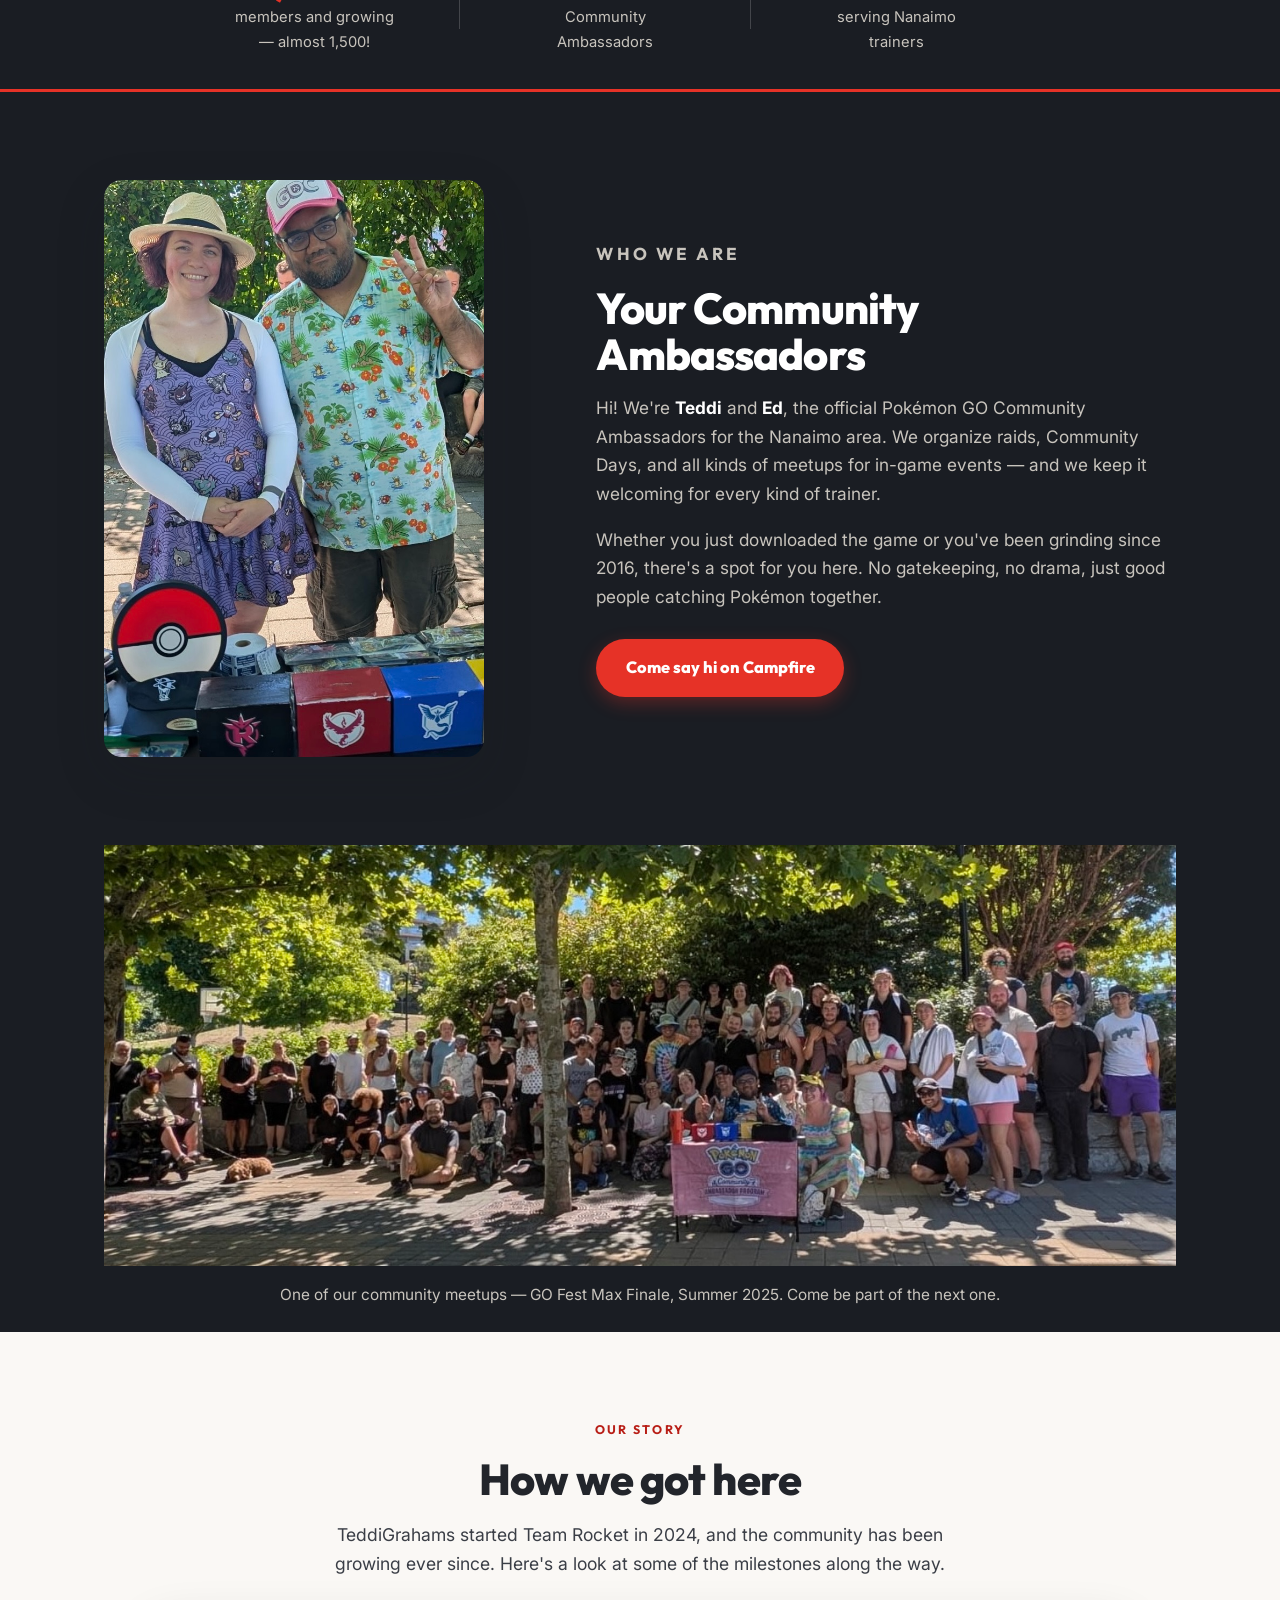
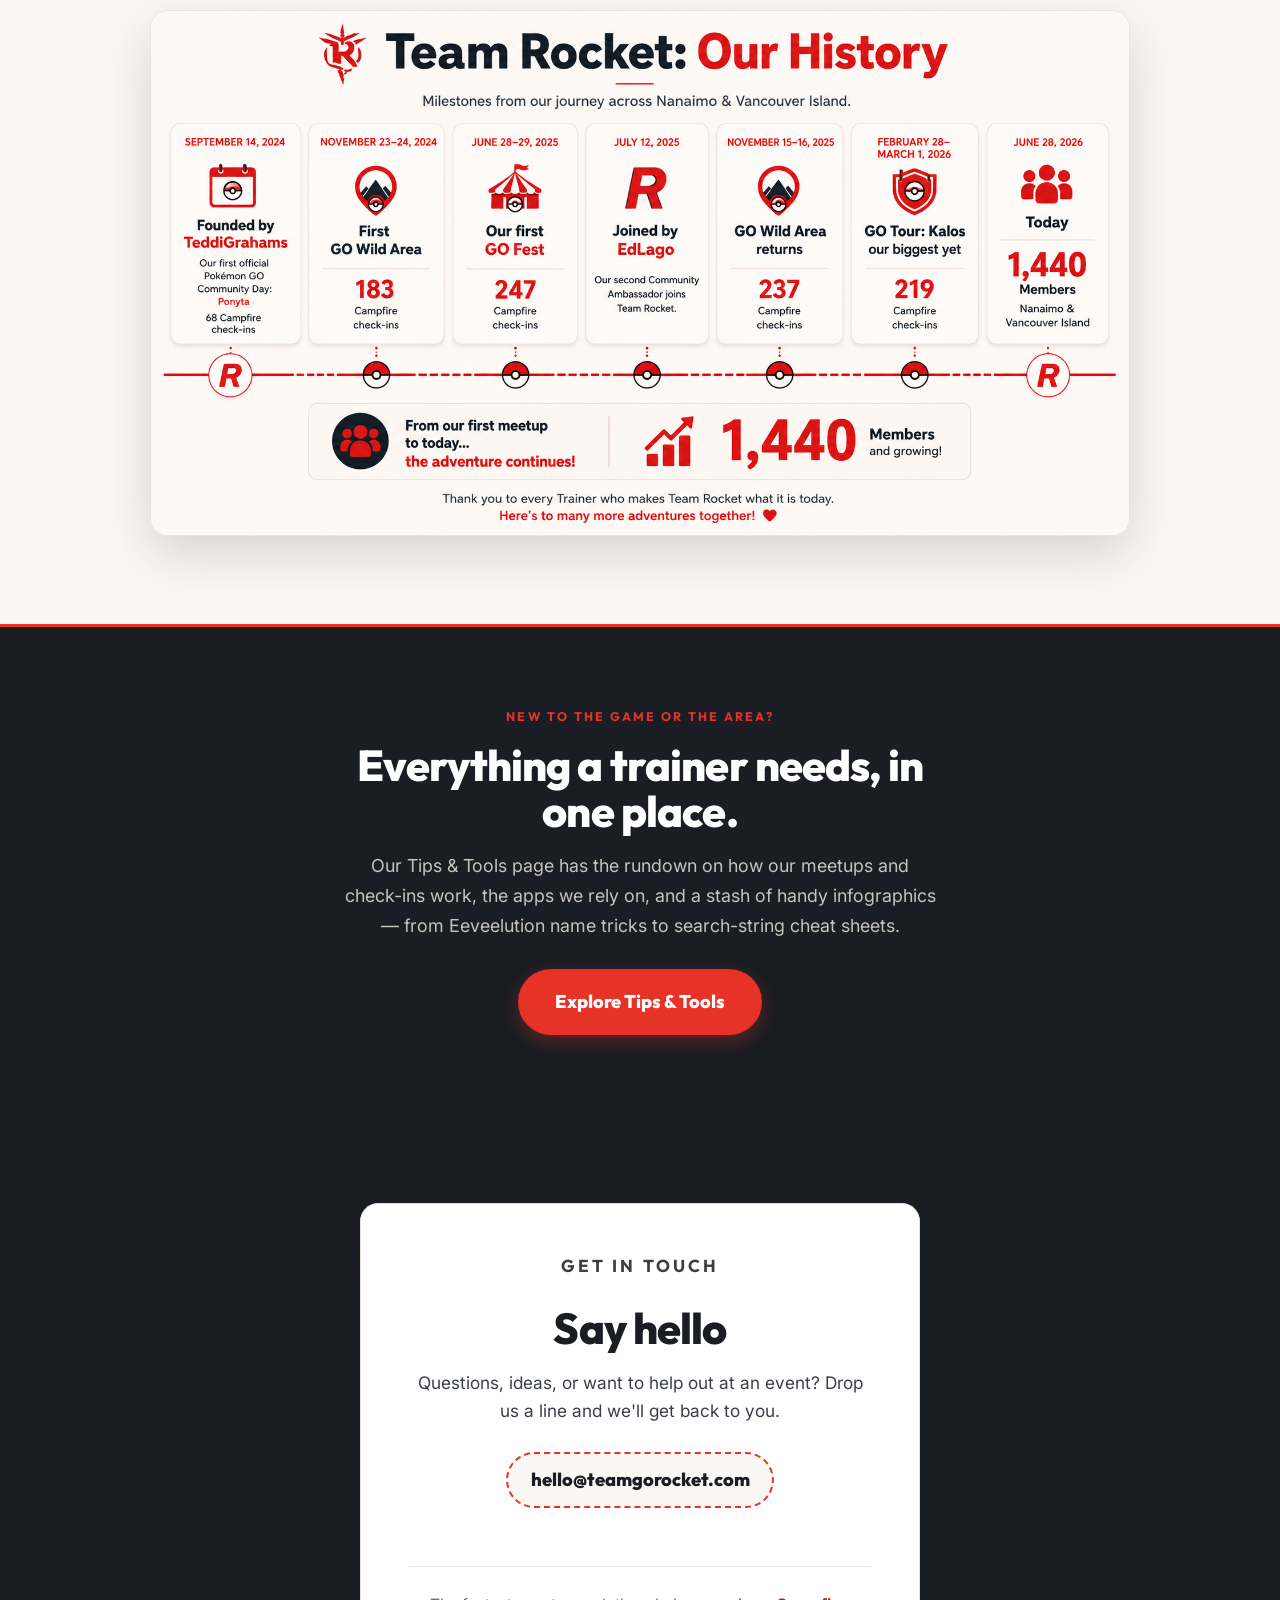
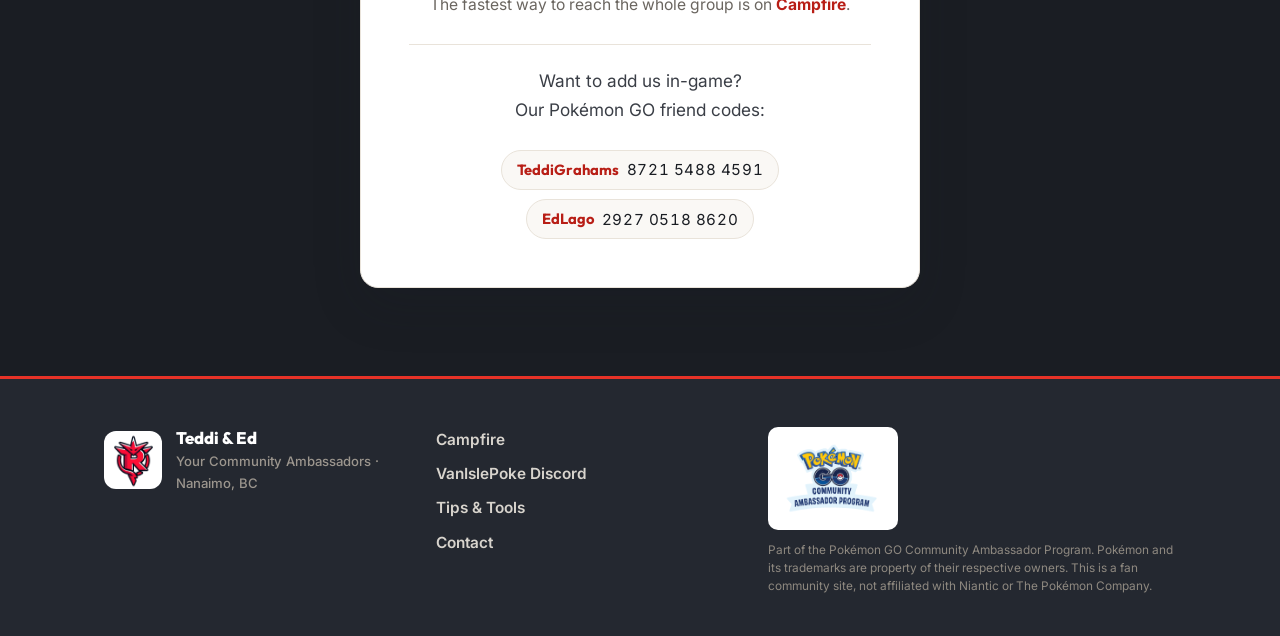
==== commit 9e3b314b: "Update index.html" ====
--- a/index.html
+++ b/index.html
@@ -76,7 +76,7 @@
         </div>
         <div class="checkin-point">
           <h3>Claim your 500 XP </h3>
-          <p>After checking in, don't forget to claim 500 XP to unlock your timed research with event-specific rewards.<br><br>You only have <b>1 hour</b> to collect this to begin the timed research. <br><br><i>"Check-in to the check-in!"</i> - Teddi</p>
+          <p>After checking in, don't forget to claim 500 XP to unlock your timed research with event-specific rewards.<br><br>You only have <b>1 hour</b> to collect this to begin the timed research. <br><br><b><i>"Check-in to the check-in!" - Teddi</i></b></p>
         </div>
         <div class="checkin-point">
           <h3>Complete the timed Research</h3>
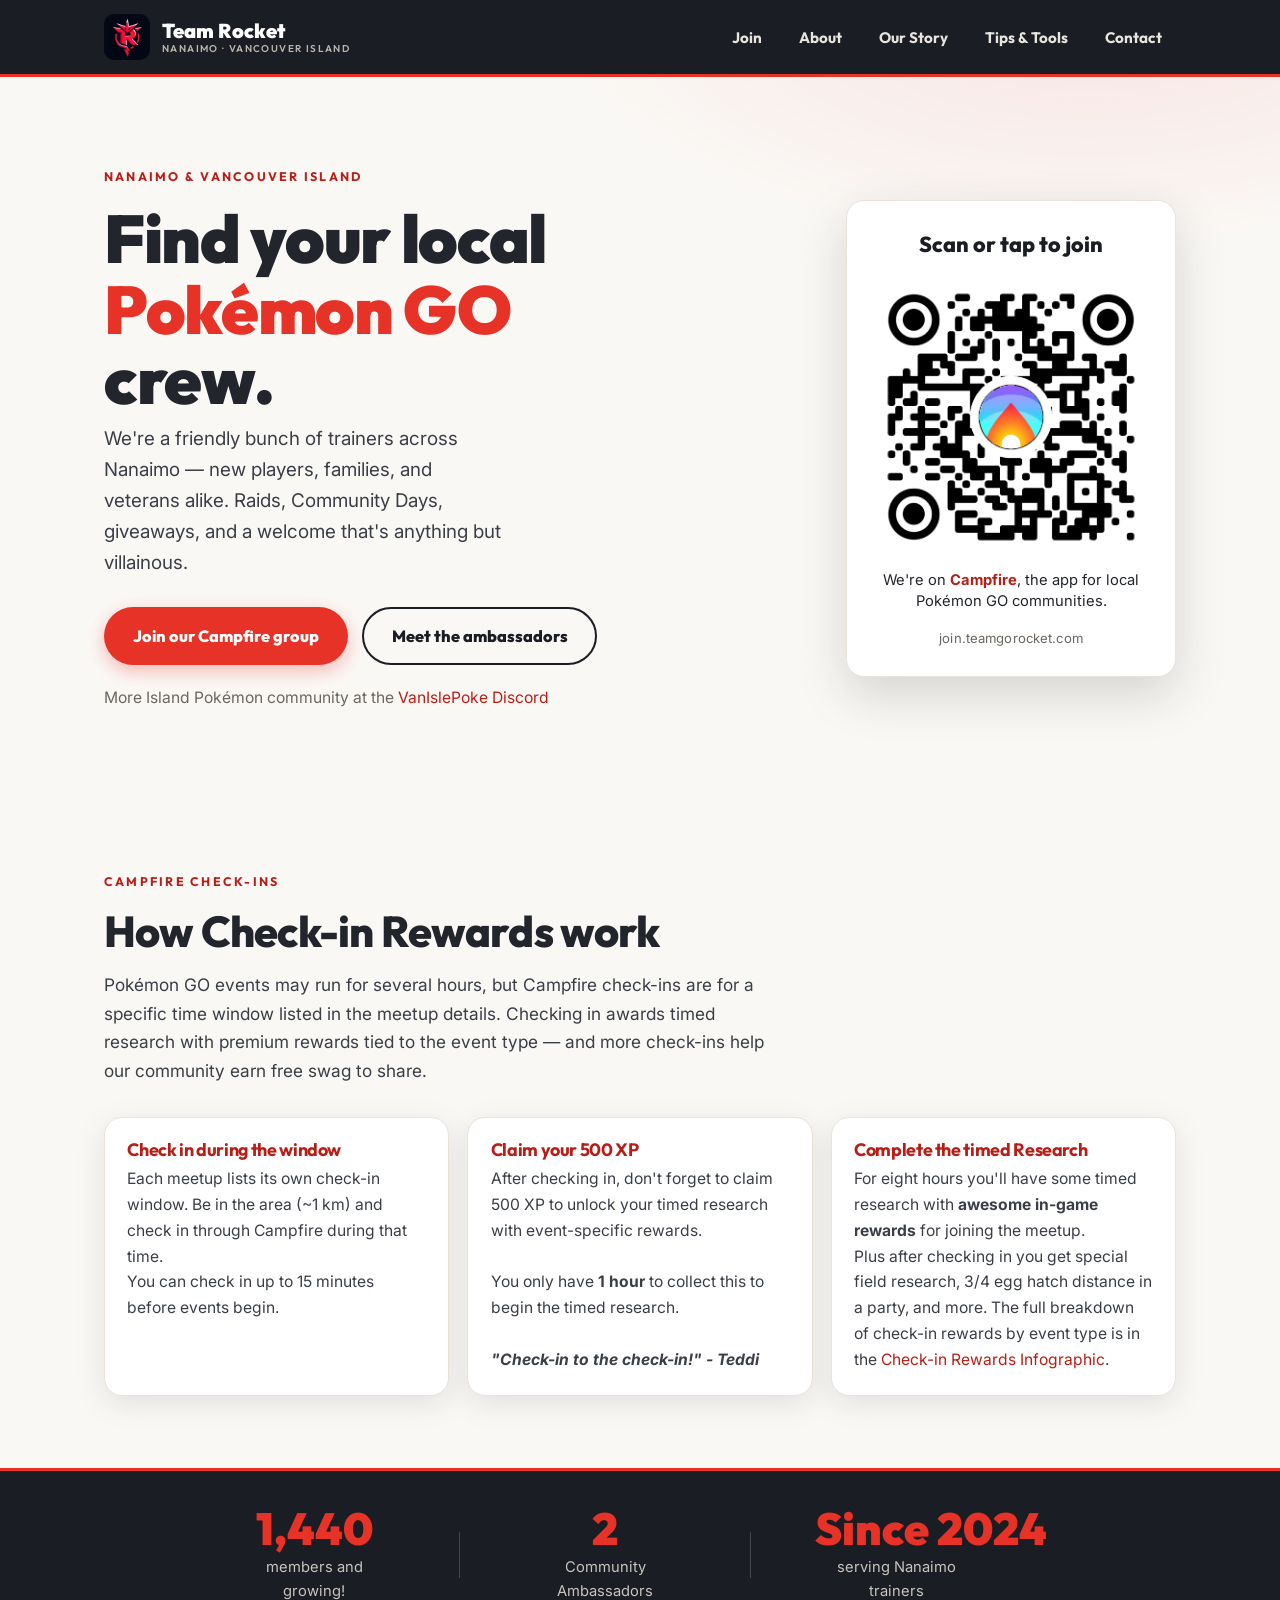
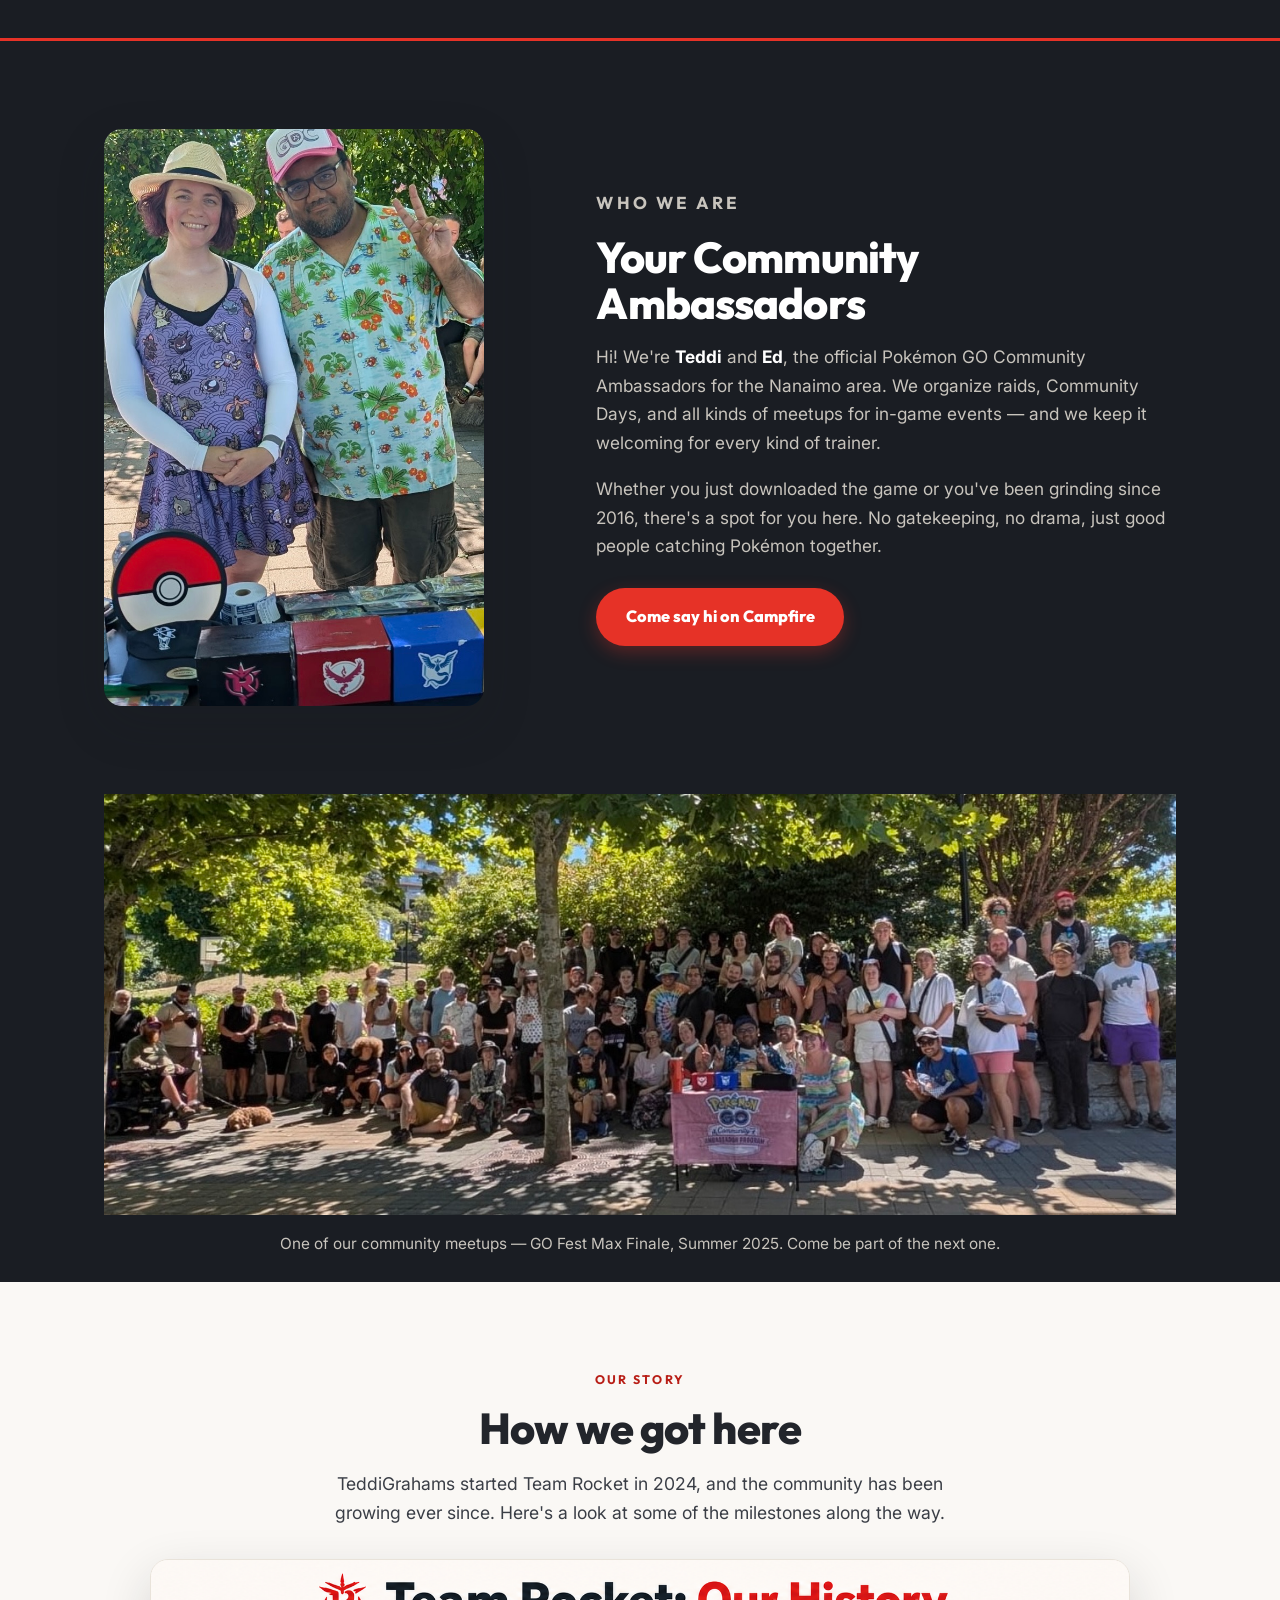
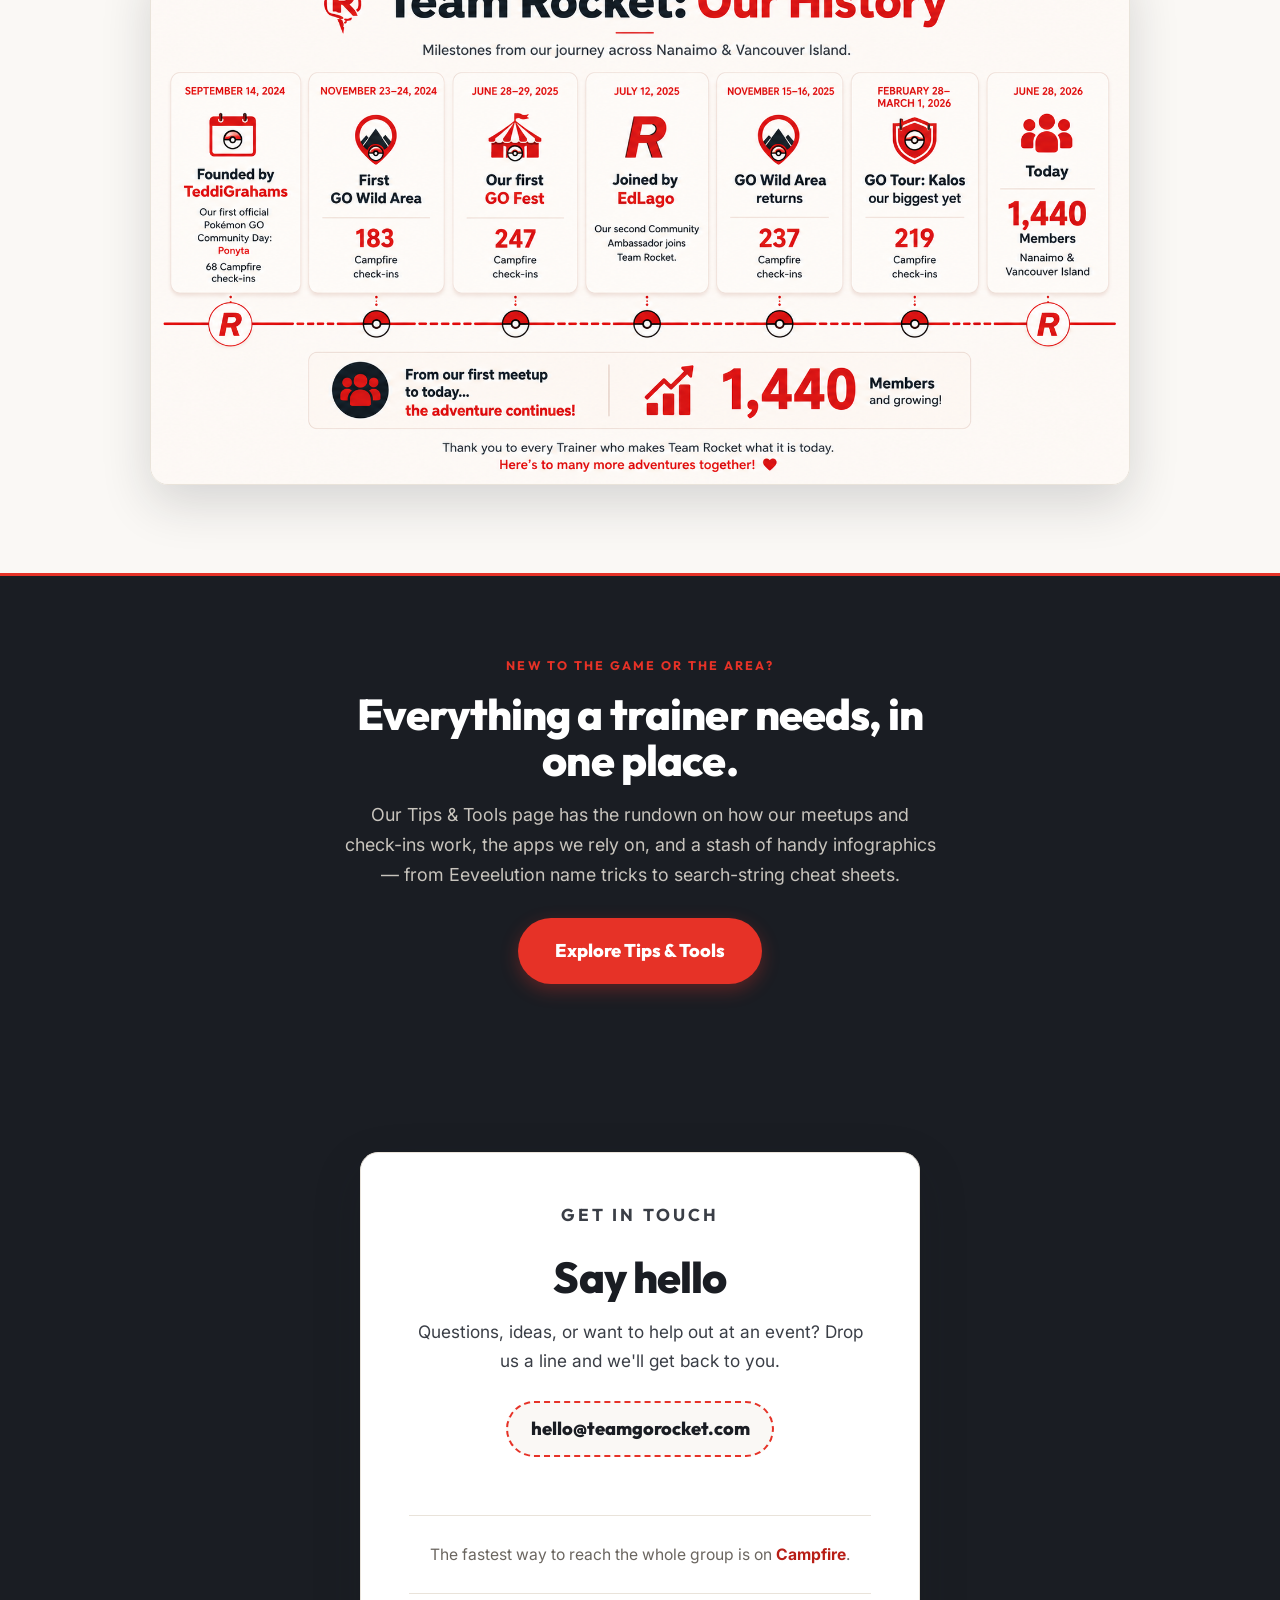
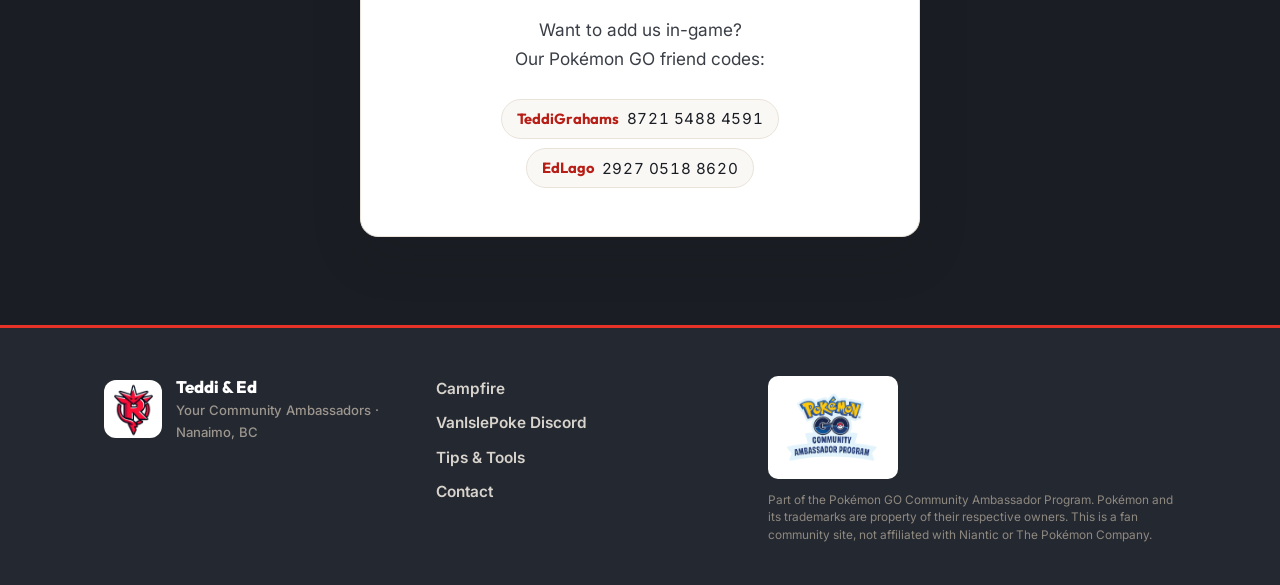
==== commit 81cdc326: "Update index.html" ====
--- a/index.html
+++ b/index.html
@@ -80,11 +80,10 @@
         </div>
         <div class="checkin-point">
           <h3>Complete the timed Research</h3>
-          <p>For eight hours you'll have some timed research with <b>awesome in-game rewards</b> for joining the meetup.<br> Plus after checking in you get special field research, 3/4 egg hatch distance in a party, and more.</p>
-        </div>
-      </div>
-
-      <p class="section-note">The full breakdown of check-in rewards by event type is in the <a href="https://teamgorocket.com/tips.html#infographics">Check-in Rewards Infographic</a>.</p>
+          <p>For eight hours you'll have some timed research with <b>awesome in-game rewards</b> for joining the meetup.<br> Plus after checking in you get special field research, 3/4 egg hatch distance in a party, and more. The full breakdown of check-in rewards by event type is in the <a href="https://teamgorocket.com/tips.html#infographics">Check-in Rewards Infographic</a>.</p>
+        </div>
+      </div>
+
     </div>
   </section>
 
@@ -93,7 +92,7 @@
     <div class="wrap stat-inner">
       <div class="stat">
         <span class="stat-num">1,440</span>
-        <span class="stat-label">members and growing — almost 1,500!</span>
+        <span class="stat-label">members and growing!</span>
       </div>
       <div class="stat-divider"></div>
       <div class="stat">
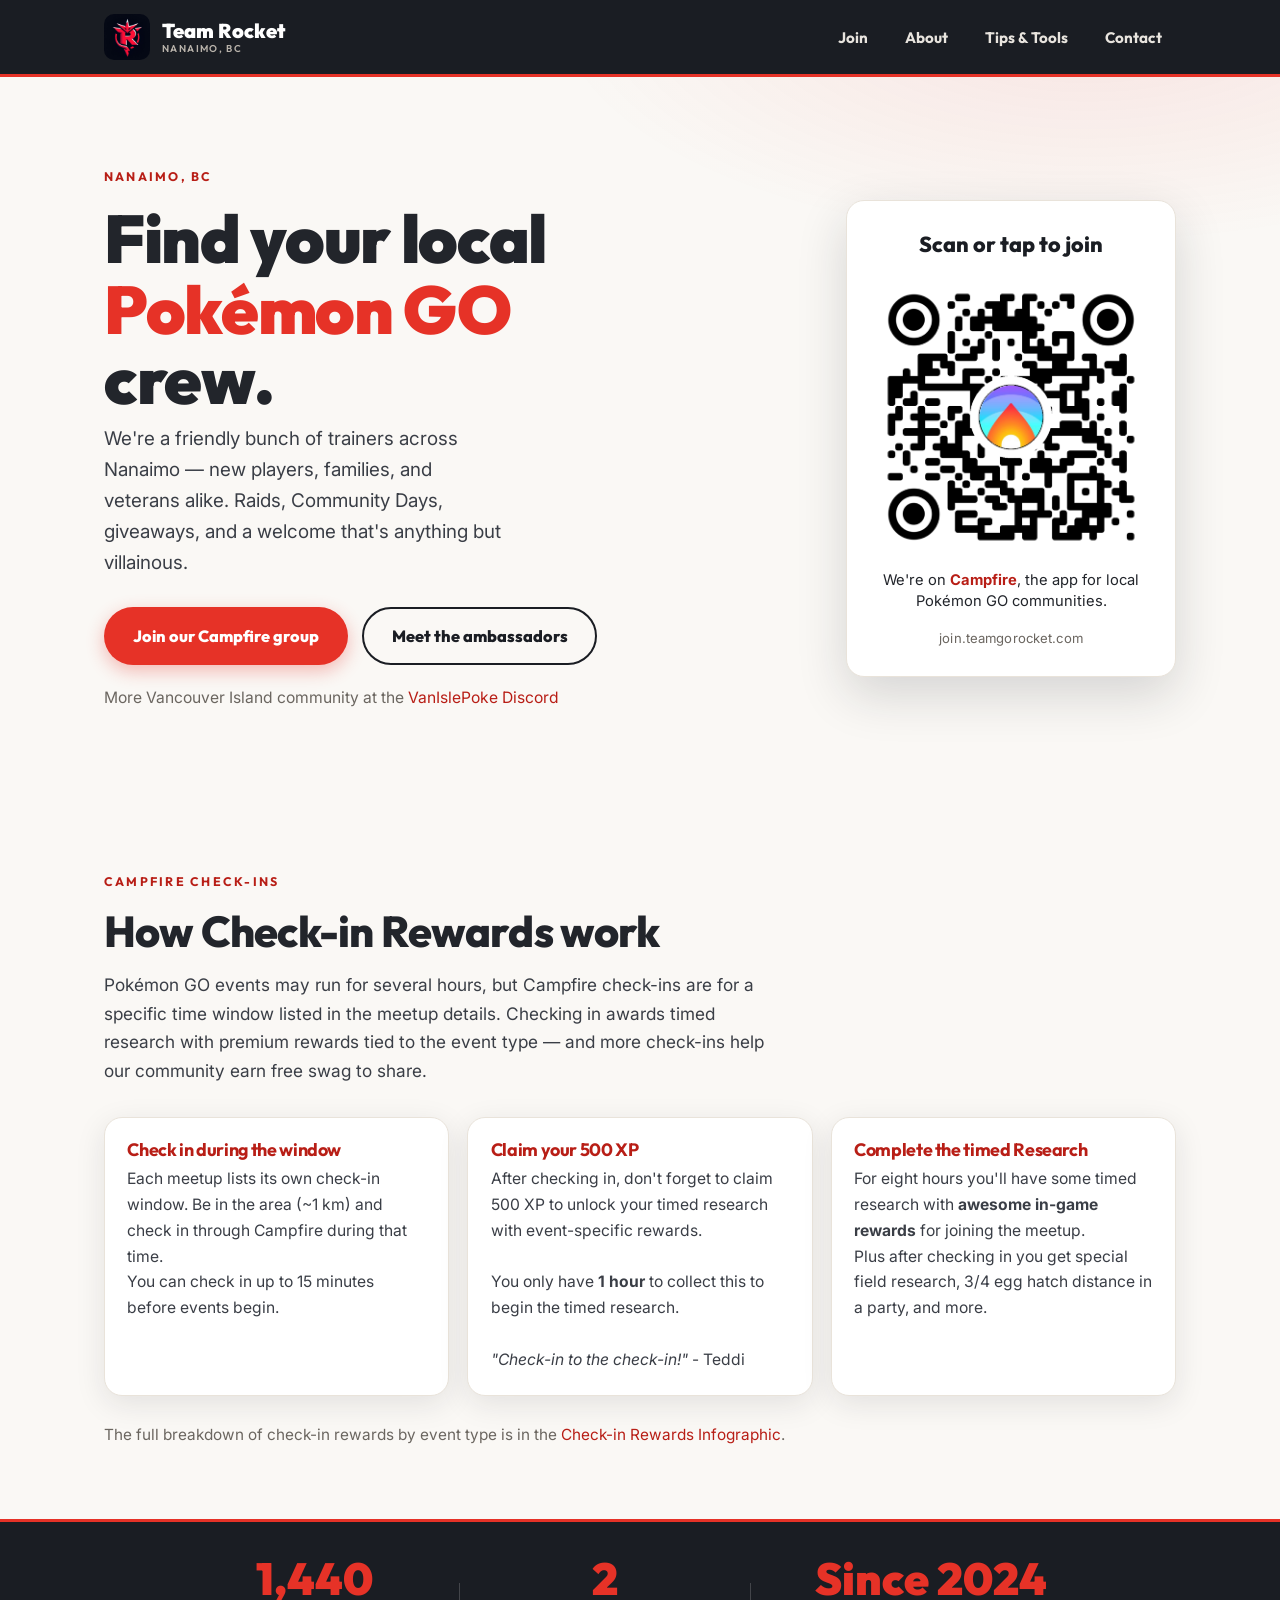
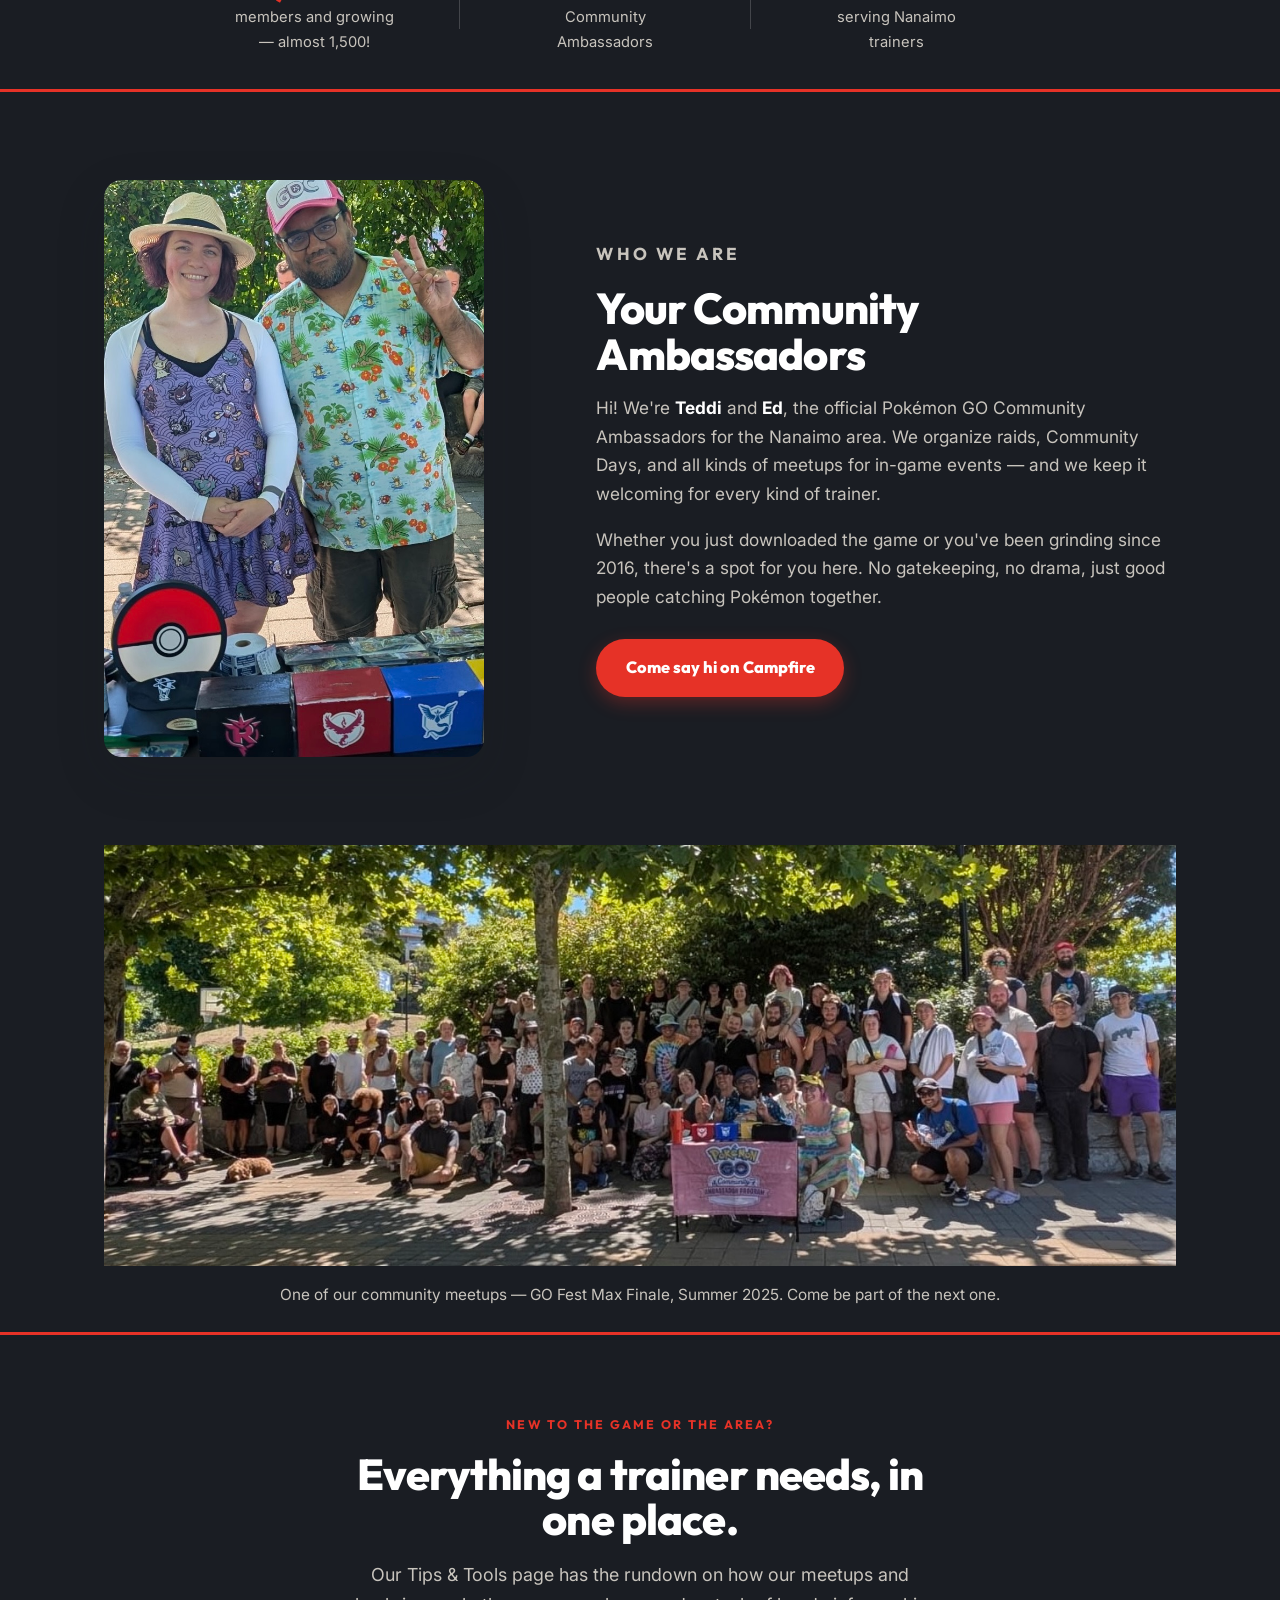
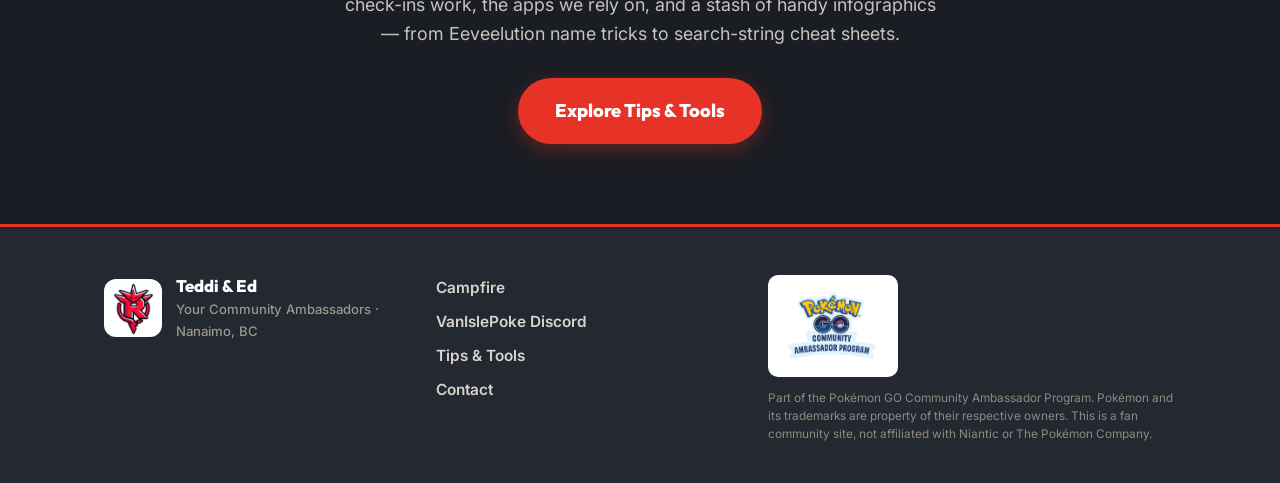
==== commit 2333b22a: "Add files via upload" ====
--- a/index.html
+++ b/index.html
@@ -4,7 +4,7 @@
 <meta charset="UTF-8">
 <meta name="viewport" content="width=device-width, initial-scale=1.0">
 <title>Team Rocket — Nanaimo Pokémon GO Community</title>
-<meta name="description" content="Nanaimo and Vancouver Island's friendly Pokémon GO community, 1,400+ trainers strong. Scan the code or tap to join our Campfire group.">
+<meta name="description" content="Nanaimo's friendly Pokémon GO community, 1,400+ trainers strong. Scan the code or tap to join our Campfire group.">
 <link rel="preconnect" href="https://fonts.googleapis.com">
 <link rel="preconnect" href="https://fonts.gstatic.com" crossorigin>
 <link href="https://fonts.googleapis.com/css2?family=Outfit:wght@500;700;800;900&family=Inter:wght@400;500;600;700&display=swap" rel="stylesheet">
@@ -16,7 +16,7 @@
   <div class="wrap header-inner">
     <a class="brand" href="#top">
       <img src="images/logo-dark.jpg" alt="Team Rocket logo" class="brand-mark">
-      <span class="brand-name">Team Rocket<span class="brand-sub">Nanaimo · Vancouver Island</span></span>
+      <span class="brand-name">Team Rocket<span class="brand-sub">Nanaimo, BC</span></span>
     </a>
     <nav class="site-nav" aria-label="Primary">
       <button class="nav-toggle" aria-expanded="false" aria-controls="nav-links" aria-label="Toggle menu">
@@ -25,9 +25,8 @@
       <ul id="nav-links" class="nav-links">
         <li><a href="#join">Join</a></li>
         <li><a href="#about">About</a></li>
-        <li><a href="#story">Our Story</a></li>
         <li><a href="tips.html">Tips &amp; Tools</a></li>
-        <li><a href="#contact">Contact</a></li>
+        <li><a href="contact.html">Contact</a></li>
       </ul>
     </nav>
   </div>
@@ -39,14 +38,14 @@
   <section class="hero" id="join">
     <div class="wrap hero-inner">
       <div class="hero-copy">
-        <p class="eyebrow">Nanaimo &amp; Vancouver Island</p>
+        <p class="eyebrow">Nanaimo, BC</p>
         <h1>Find your local<br><span class="accent">Pokémon GO</span> crew.</h1>
         <p class="lede">We're a friendly bunch of trainers across Nanaimo — new players, families, and veterans alike. Raids, Community Days, giveaways, and a welcome that's anything but villainous.</p>
         <div class="hero-actions">
           <a class="btn btn-primary" href="https://join.teamgorocket.com" target="_blank" rel="noopener">Join our Campfire group</a>
           <a class="btn btn-ghost" href="#about">Meet the ambassadors</a>
         </div>
-        <p class="hero-note">More Island Pokémon community at the <a href="https://discord.gg/dFQNEzKaRf" target="_blank" rel="noopener">VanIslePoke Discord</a></p>
+        <p class="hero-note">More Vancouver Island community at the <a href="https://discord.gg/dFQNEzKaRf" target="_blank" rel="noopener">VanIslePoke Discord</a></p>
       </div>
 
       <div class="hero-qr">
@@ -76,14 +75,15 @@
         </div>
         <div class="checkin-point">
           <h3>Claim your 500 XP </h3>
-          <p>After checking in, don't forget to claim 500 XP to unlock your timed research with event-specific rewards.<br><br>You only have <b>1 hour</b> to collect this to begin the timed research. <br><br><b><i>"Check-in to the check-in!" - Teddi</i></b></p>
+          <p>After checking in, don't forget to claim 500 XP to unlock your timed research with event-specific rewards.<br><br>You only have <b>1 hour</b> to collect this to begin the timed research. <br><br><i>"Check-in to the check-in!"</i> - Teddi</p>
         </div>
         <div class="checkin-point">
           <h3>Complete the timed Research</h3>
-          <p>For eight hours you'll have some timed research with <b>awesome in-game rewards</b> for joining the meetup.<br> Plus after checking in you get special field research, 3/4 egg hatch distance in a party, and more. The full breakdown of check-in rewards by event type is in the <a href="https://teamgorocket.com/tips.html#infographics">Check-in Rewards Infographic</a>.</p>
+          <p>For eight hours you'll have some timed research with <b>awesome in-game rewards</b> for joining the meetup.<br> Plus after checking in you get special field research, 3/4 egg hatch distance in a party, and more.</p>
         </div>
       </div>
 
+      <p class="section-note">The full breakdown of check-in rewards by event type is in the <a href="https://teamgorocket.com/tips.html#infographics">Check-in Rewards Infographic</a>.</p>
     </div>
   </section>
 
@@ -92,7 +92,7 @@
     <div class="wrap stat-inner">
       <div class="stat">
         <span class="stat-num">1,440</span>
-        <span class="stat-label">members and growing!</span>
+        <span class="stat-label">members and growing — almost 1,500!</span>
       </div>
       <div class="stat-divider"></div>
       <div class="stat">
@@ -131,17 +131,7 @@
     </div>
   </section>
 
-  <!-- OUR STORY / HISTORY -->
-  <section id="story" class="story-section">
-    <div class="wrap">
-      <p class="eyebrow">Our story</p>
-      <h2>How we got here</h2>
-      <p class="story-lede">TeddiGrahams started Team Rocket in 2024, and the community has been growing ever since. Here's a look at some of the milestones along the way.</p>
-      <a class="history-img-link" href="images/history.png" target="_blank" rel="noopener">
-        <img src="images/history.png" alt="Team Rocket history timeline: founded September 2024 with our first Community Day (Ponyta), first GO Fest in June 2025 with 247 check-ins, Ed joining as second ambassador in July 2025, now 1,440 members" class="history-img" loading="lazy">
-      </a>
-    </div>
-  </section>
+  <!-- GROUP PHOTO leads into Tips callout now -->
 
   <!-- TIPS & TOOLS CALLOUT -->
   <section class="tips-cta">
@@ -150,29 +140,6 @@
       <h2>Everything a trainer needs, in one place.</h2>
       <p class="tips-cta-lede">Our Tips &amp; Tools page has the rundown on how our meetups and check-ins work, the apps we rely on, and a stash of handy infographics — from Eeveelution name tricks to search-string cheat sheets.</p>
       <a class="btn btn-primary btn-lg" href="tips.html">Explore Tips &amp; Tools</a>
-    </div>
-  </section>
-
-  <!-- CONTACT -->
-  <section id="contact" class="contact-section">
-    <div class="wrap contact-wrap">
-      <div class="contact-card">
-        <p class="eyebrow">Get in touch</p>
-        <h2>Say hello</h2>
-        <p>Questions, ideas, or want to help out at an event? Drop us a line and we'll get back to you.</p>
-        <a class="email-pill" href="mailto:hello@teamgorocket.com">hello@teamgorocket.com</a>
-        <div class="contact-alt">
-          The fastest way to reach the whole group is on
-          <a href="https://join.teamgorocket.com" target="_blank" rel="noopener">Campfire</a>.
-        </div>
-        <div class="friend-codes">
-          <p class="friend-codes-label">Want to add us in-game?<br> Our Pokémon GO friend codes:</p>
-          <div class="friend-code-list">
-            <span class="friend-code"><span class="fc-name">TeddiGrahams</span> <code>8721 5488 4591</code></span>
-            <span class="friend-code"><span class="fc-name">EdLago</span> <code>2927 0518 8620</code></span>
-          </div>
-        </div>
-      </div>
     </div>
   </section>
 
@@ -188,7 +155,7 @@
       <a href="https://join.teamgorocket.com" target="_blank" rel="noopener">Campfire</a>
       <a href="https://discord.gg/dFQNEzKaRf" target="_blank" rel="noopener">VanIslePoke Discord</a>
       <a href="tips.html">Tips &amp; Tools</a>
-      <a href="#contact">Contact</a>
+      <a href="contact.html">Contact</a>
     </div>
     <div class="footer-program">
       <img src="images/ambassador-program.png" alt="Pokémon GO Community Ambassador Program" class="program-mark">
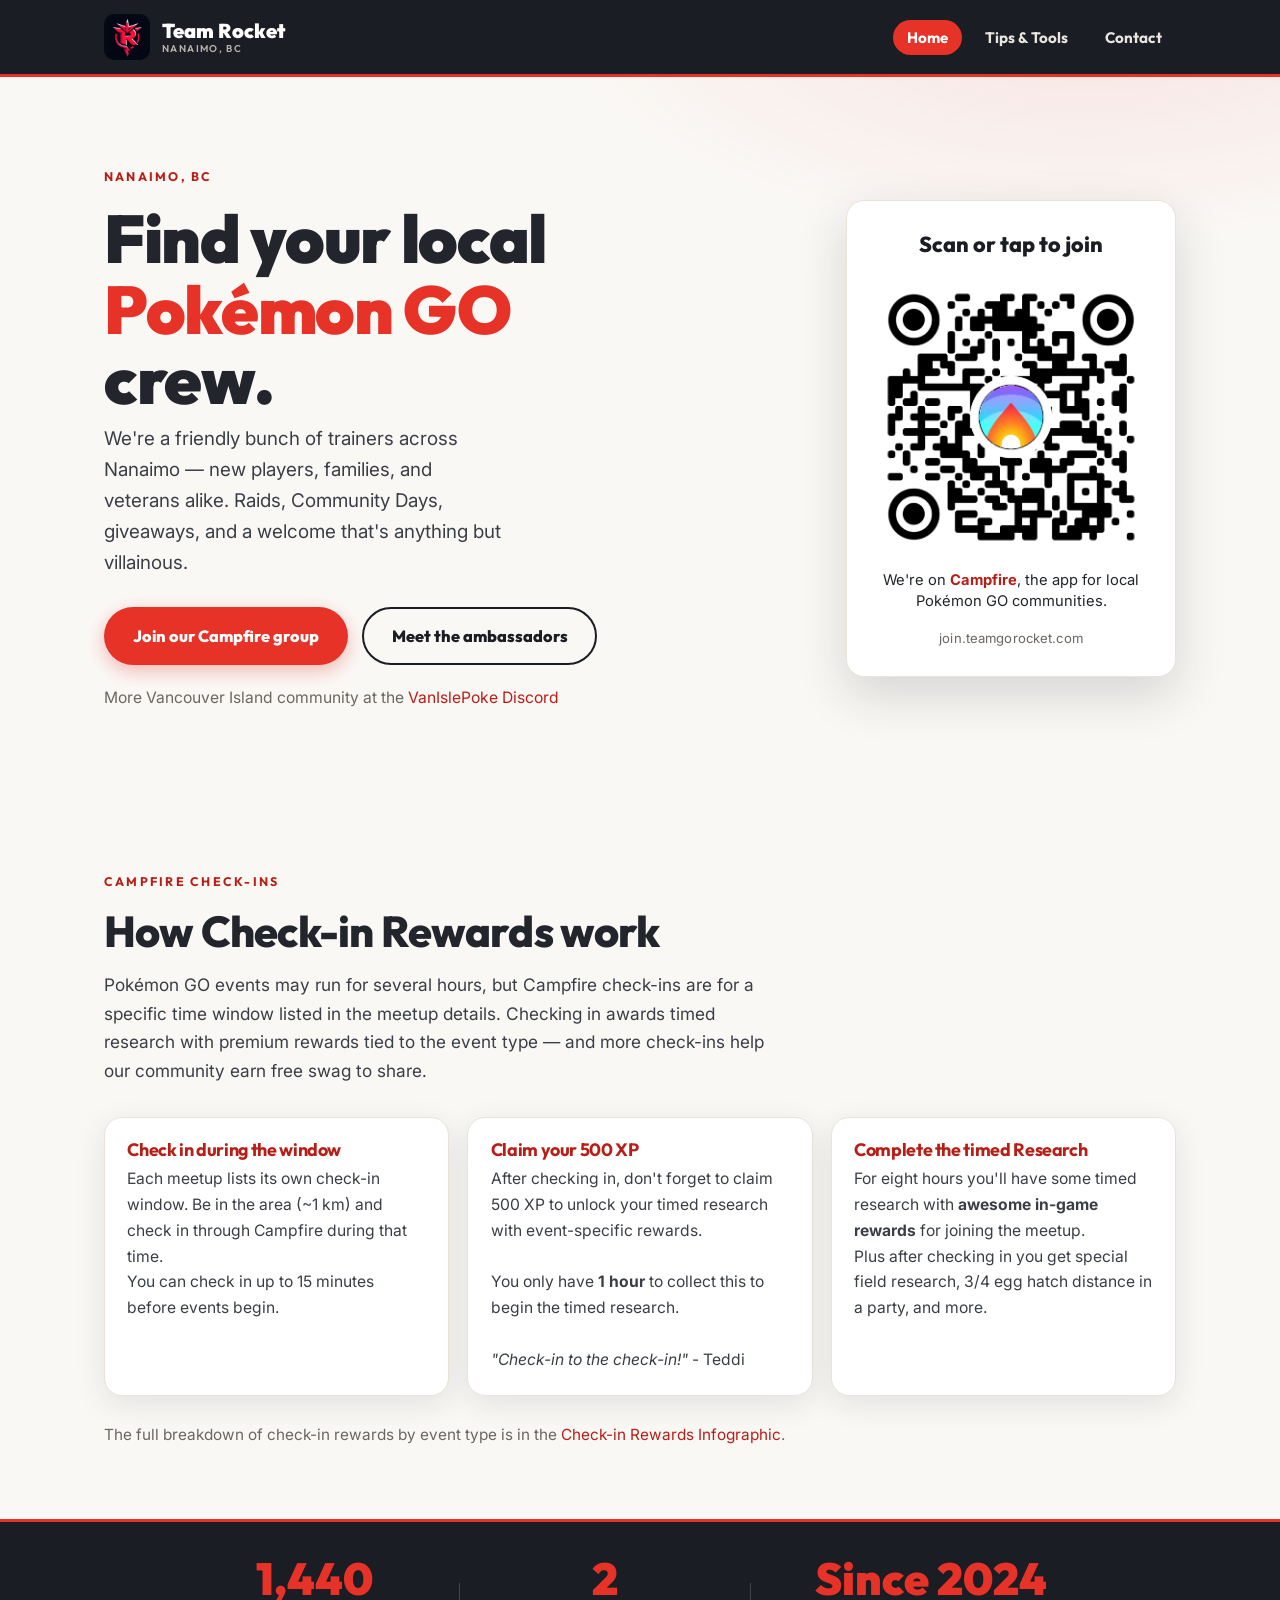
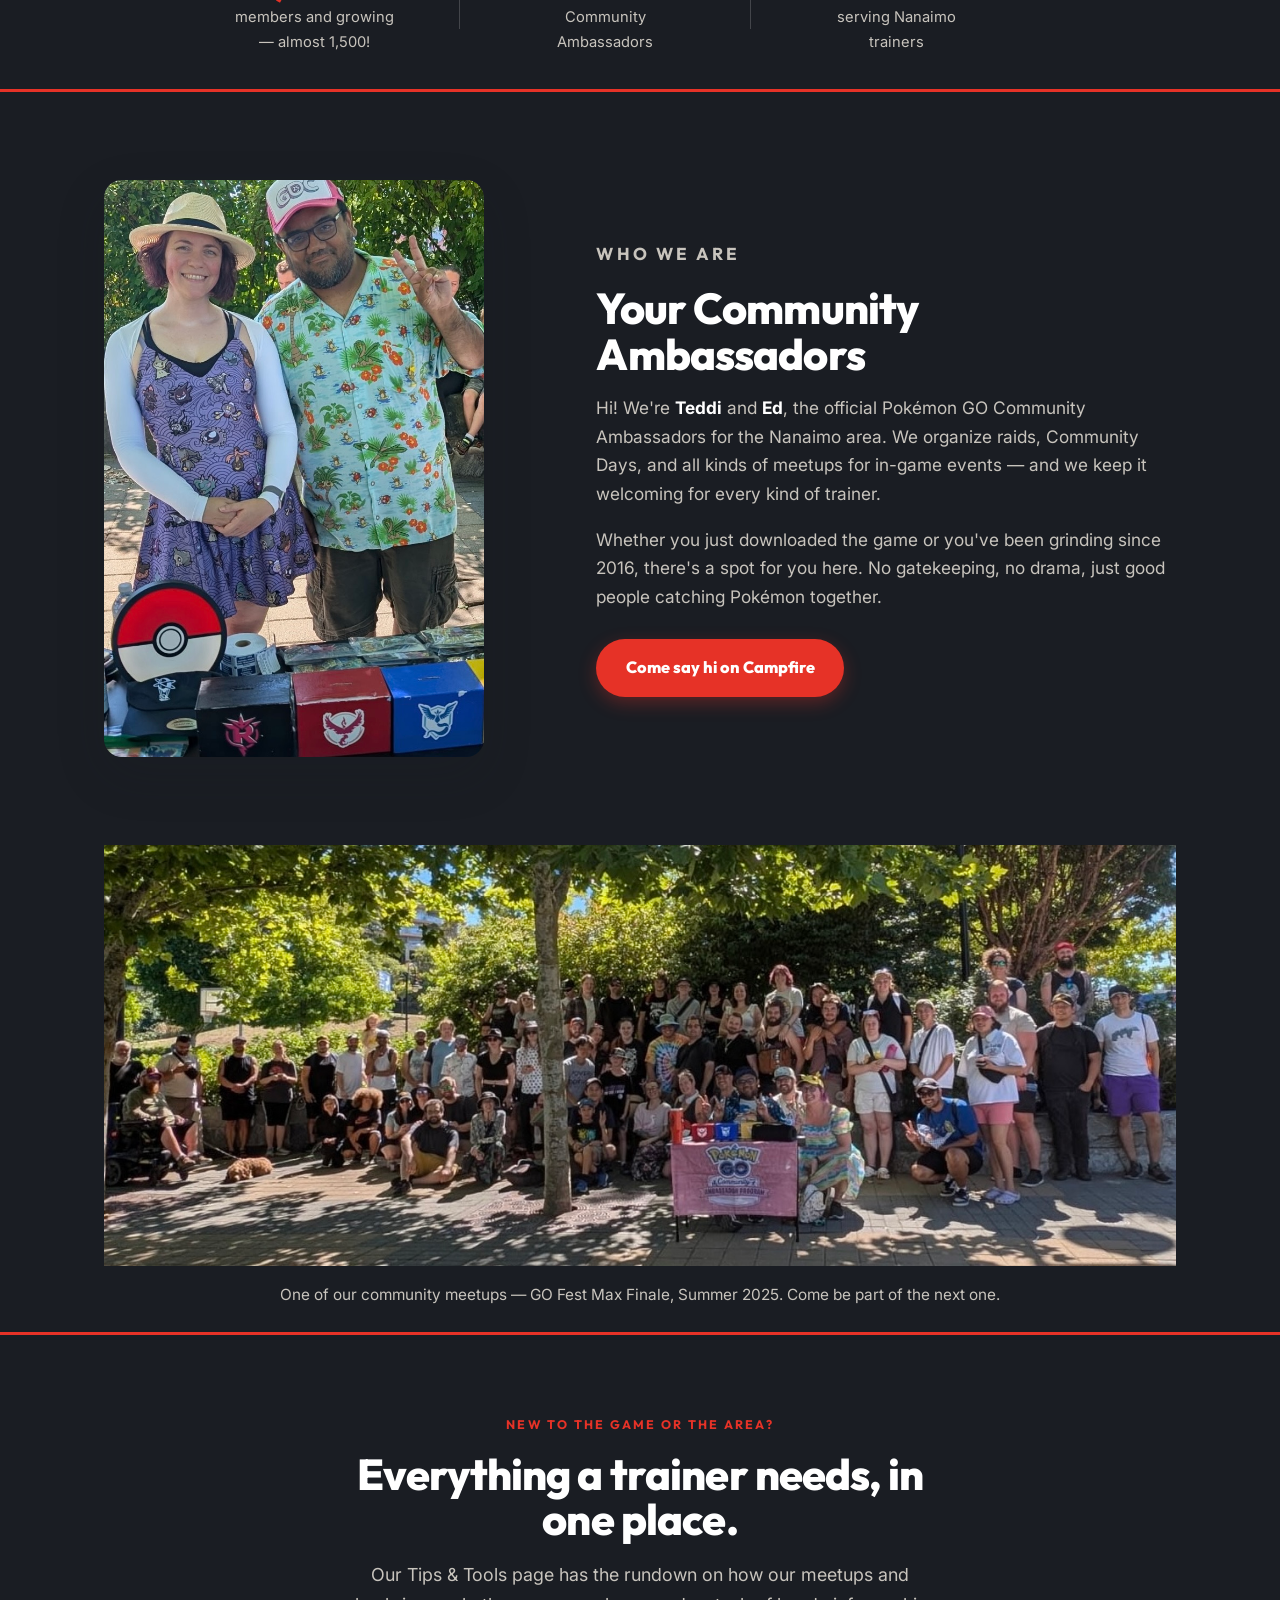
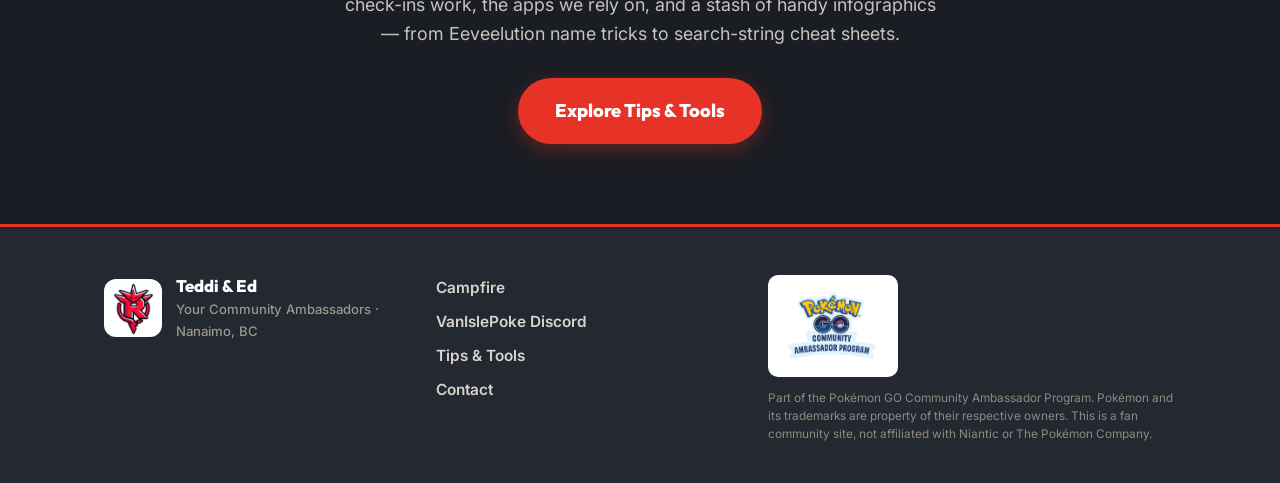
==== commit 96e3b2d8: "Add files via upload" ====
--- a/index.html
+++ b/index.html
@@ -23,8 +23,7 @@
         <span></span><span></span><span></span>
       </button>
       <ul id="nav-links" class="nav-links">
-        <li><a href="#join">Join</a></li>
-        <li><a href="#about">About</a></li>
+        <li><a href="index.html" aria-current="page">Home</a></li>
         <li><a href="tips.html">Tips &amp; Tools</a></li>
         <li><a href="contact.html">Contact</a></li>
       </ul>
--- a/style.css
+++ b/style.css
@@ -325,3 +325,64 @@
 .tips-cta h2{color:#fff;}
 .tips-cta-lede{font-size:1.12rem;color:#c8c4bd;margin:0 auto 1.8rem;max-width:54ch;}
 .btn-lg{font-size:1.15rem;padding:1rem 2.2rem;}
+
+/* ============================================================
+   contact page: join CTA, thanks, trainers, sponsors
+   ============================================================ */
+
+/* join button inside contact card */
+.contact-join{margin:1.8rem 0 .4rem;}
+.contact-join-note{font-size:.92rem;color:var(--grey);margin:.9rem 0 0;}
+
+/* contact-alt tweak so the discord line stands out a touch more */
+.contact-alt a strong{color:var(--red-deep);}
+
+/* thanks section */
+.thanks-section{padding:clamp(3rem,7vw,5.5rem) 0;background:var(--cream);}
+
+.thanks-highlight{
+  display:flex;gap:1.2rem;align-items:flex-start;
+  background:var(--card);border:1px solid var(--border);border-left:5px solid var(--red);
+  border-radius:var(--radius);padding:1.8rem;box-shadow:var(--shadow-lg);
+  margin:1.5rem 0;
+}
+.thanks-highlight-badge{
+  font-size:1.6rem;color:#fff;background:var(--red);
+  width:48px;height:48px;border-radius:50%;flex-shrink:0;
+  display:flex;align-items:center;justify-content:center;
+}
+.thanks-highlight-body h3{font-size:1.5rem;color:var(--charcoal);margin-bottom:.2rem;}
+.thanks-role{font-family:'Outfit',sans-serif;font-weight:700;color:var(--red-deep);font-size:.95rem;margin:0 0 .7rem;text-transform:uppercase;letter-spacing:.04em;}
+.thanks-highlight-body p:last-child{margin:0;color:#3a3e46;}
+
+.thanks-feature{
+  background:var(--card);border:1px solid var(--border);border-radius:var(--radius);
+  padding:1.5rem 1.8rem;box-shadow:var(--shadow);margin:1.2rem 0 2.5rem;
+}
+.thanks-feature h3{font-size:1.25rem;color:var(--charcoal);margin-bottom:.2rem;}
+.thanks-feature p:last-child{margin:0;color:#3a3e46;}
+
+.thanks-subhead{font-size:1.4rem;color:var(--charcoal);margin:2.5rem 0 .4rem;}
+.thanks-sub-note{font-size:.98rem;color:var(--grey);margin:0 0 1.2rem;max-width:60ch;}
+
+/* trainer chips */
+.trainer-chips{display:flex;flex-wrap:wrap;gap:.7rem;}
+.trainer-chip{
+  font-family:'Outfit',sans-serif;font-weight:700;font-size:1rem;
+  background:var(--charcoal);color:#fff;border-radius:999px;
+  padding:.5rem 1.1rem;border:2px solid var(--red);
+}
+
+/* sponsor grid */
+.sponsor-grid{display:grid;grid-template-columns:repeat(auto-fill,minmax(220px,1fr));gap:16px;}
+.sponsor-card{
+  display:flex;flex-direction:column;gap:.2rem;
+  background:var(--card);border:1px solid var(--border);border-radius:var(--radius);
+  padding:1.2rem 1.4rem;box-shadow:var(--shadow);
+  transition:transform .14s ease,box-shadow .14s ease;
+}
+.sponsor-card:hover{transform:translateY(-3px);box-shadow:var(--shadow-lg);text-decoration:none;}
+.sponsor-name{font-family:'Outfit',sans-serif;font-weight:800;font-size:1.08rem;color:var(--charcoal);}
+.sponsor-sub{font-size:.9rem;color:#3a3e46;}
+.sponsor-handle{font-size:.9rem;color:var(--red-deep);font-weight:600;margin-top:.2rem;}
+.sponsor-card:hover .sponsor-handle{color:var(--red);}
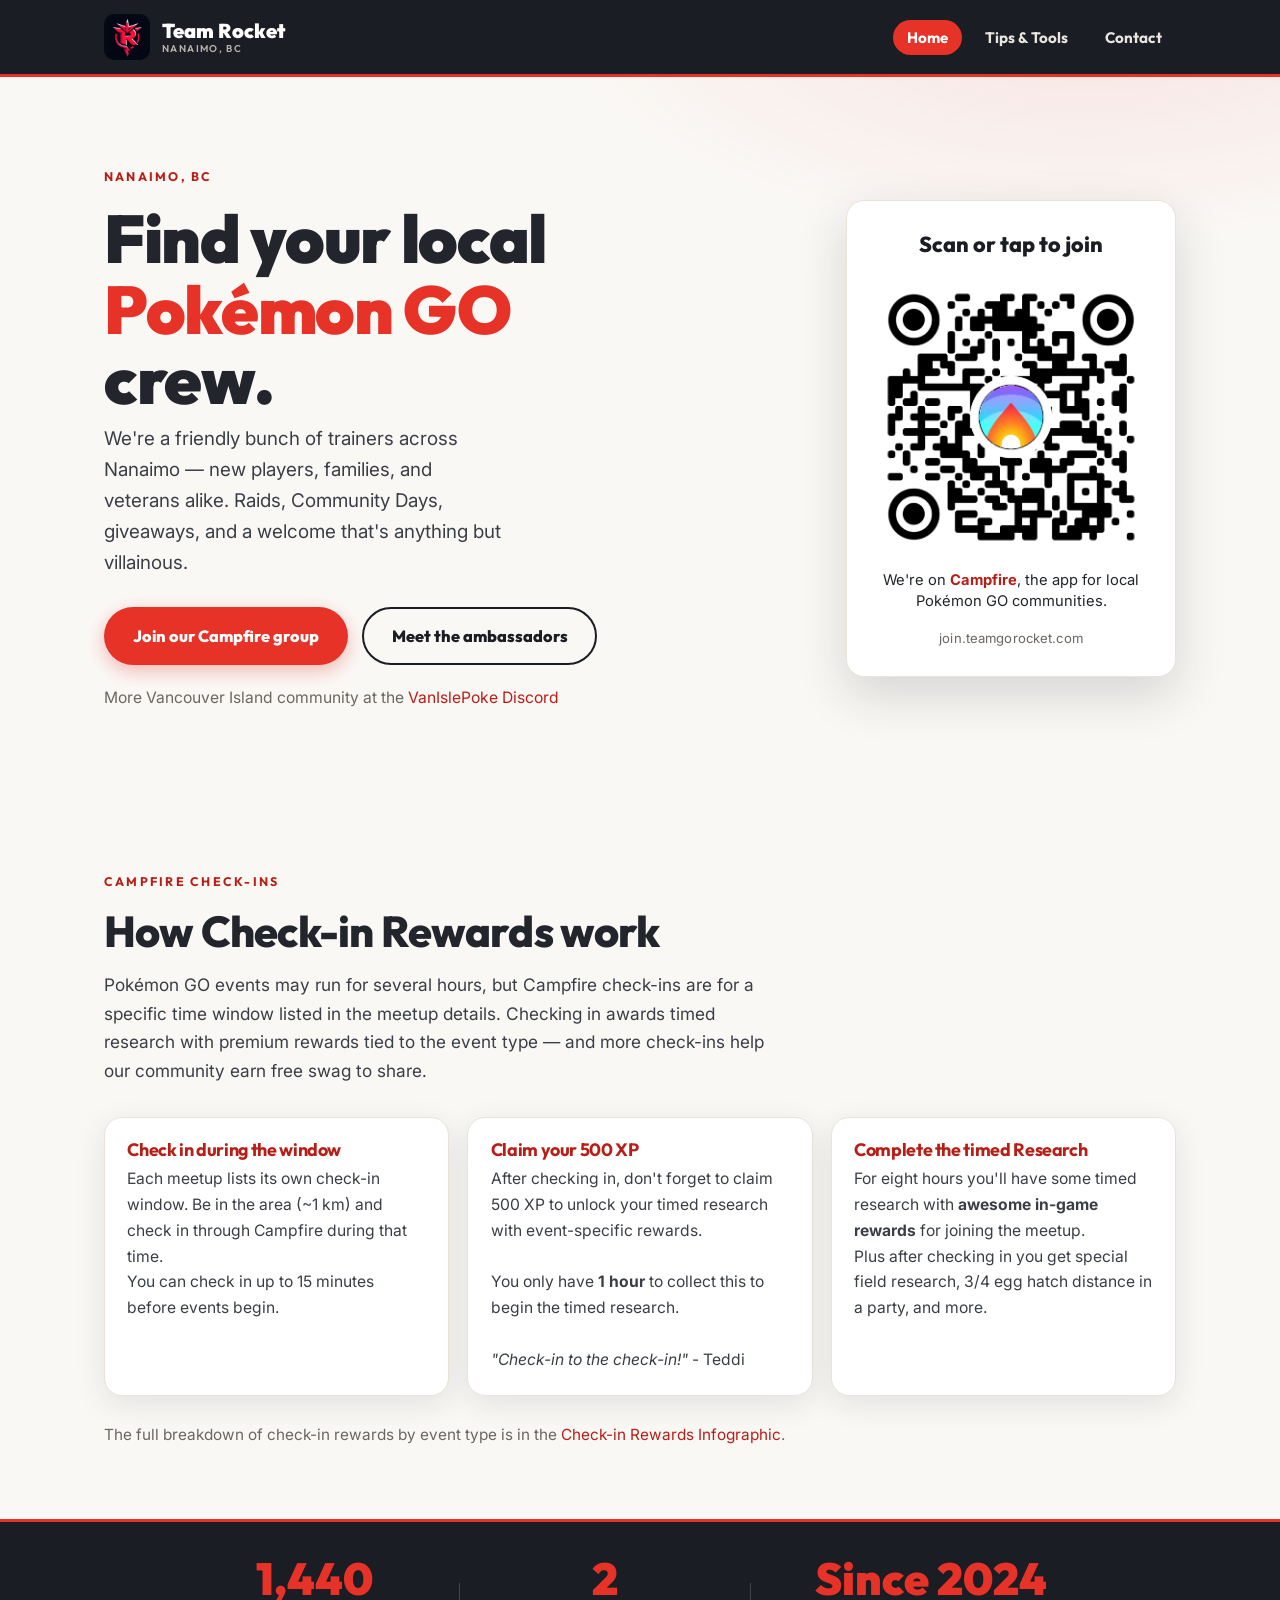
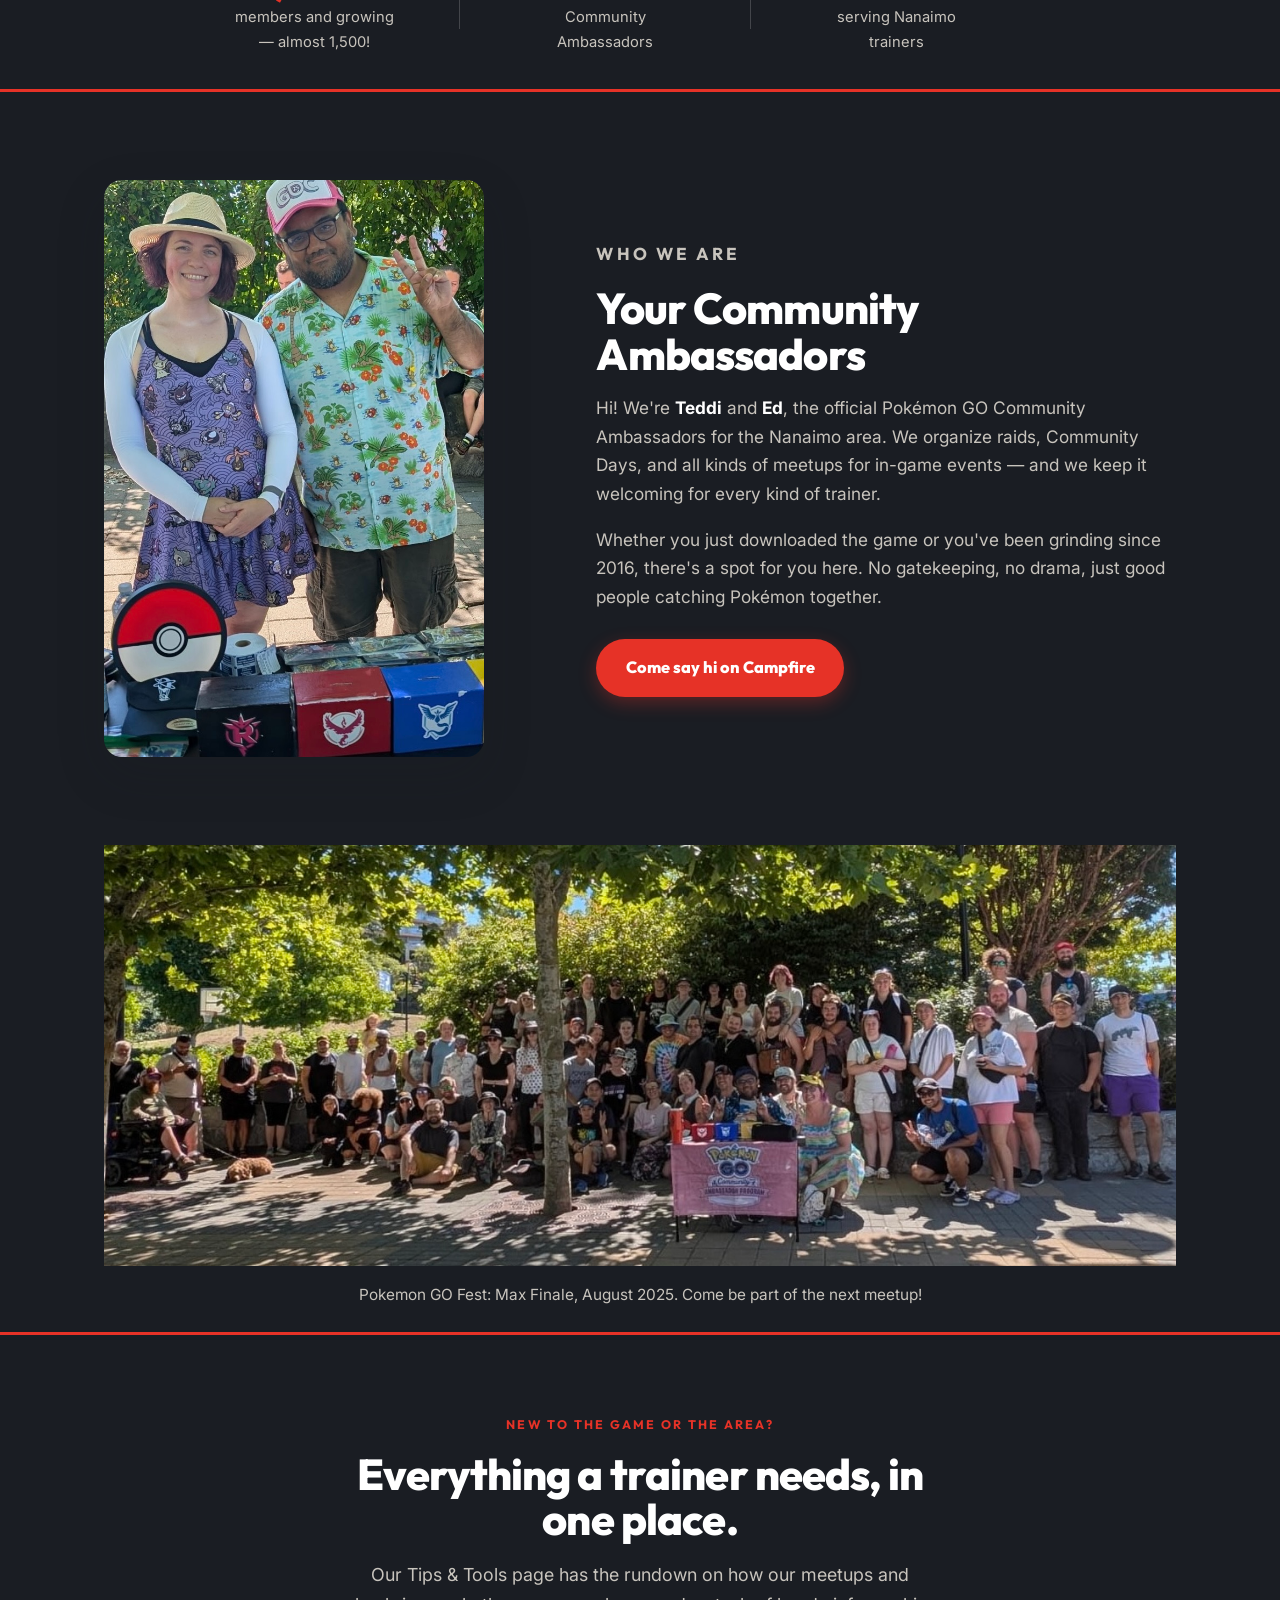
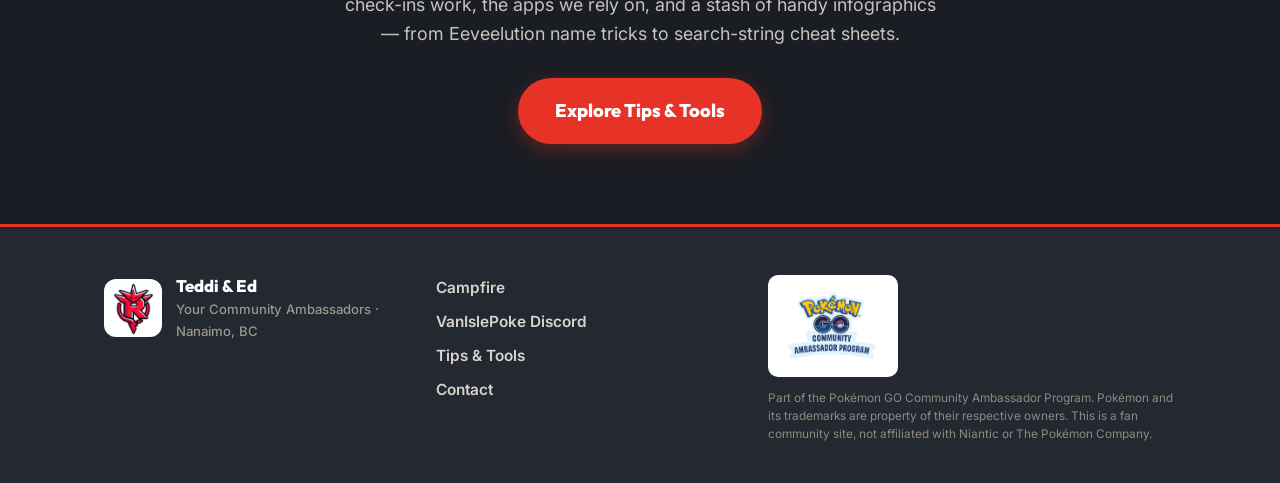
==== commit 3b837410: "Update index.html" ====
--- a/index.html
+++ b/index.html
@@ -126,7 +126,7 @@
   <section class="group-photo-section">
     <img src="images/group-photo.jpg" alt="The Team Rocket Nanaimo community gathered together at a Pokémon GO event" class="group-photo" loading="lazy">
     <div class="wrap group-caption">
-      <p>One of our community meetups — GO Fest Max Finale, Summer 2025. Come be part of the next one.</p>
+      <p>Pokemon GO Fest: Max Finale, August 2025. Come be part of the next meetup!</p>
     </div>
   </section>
 
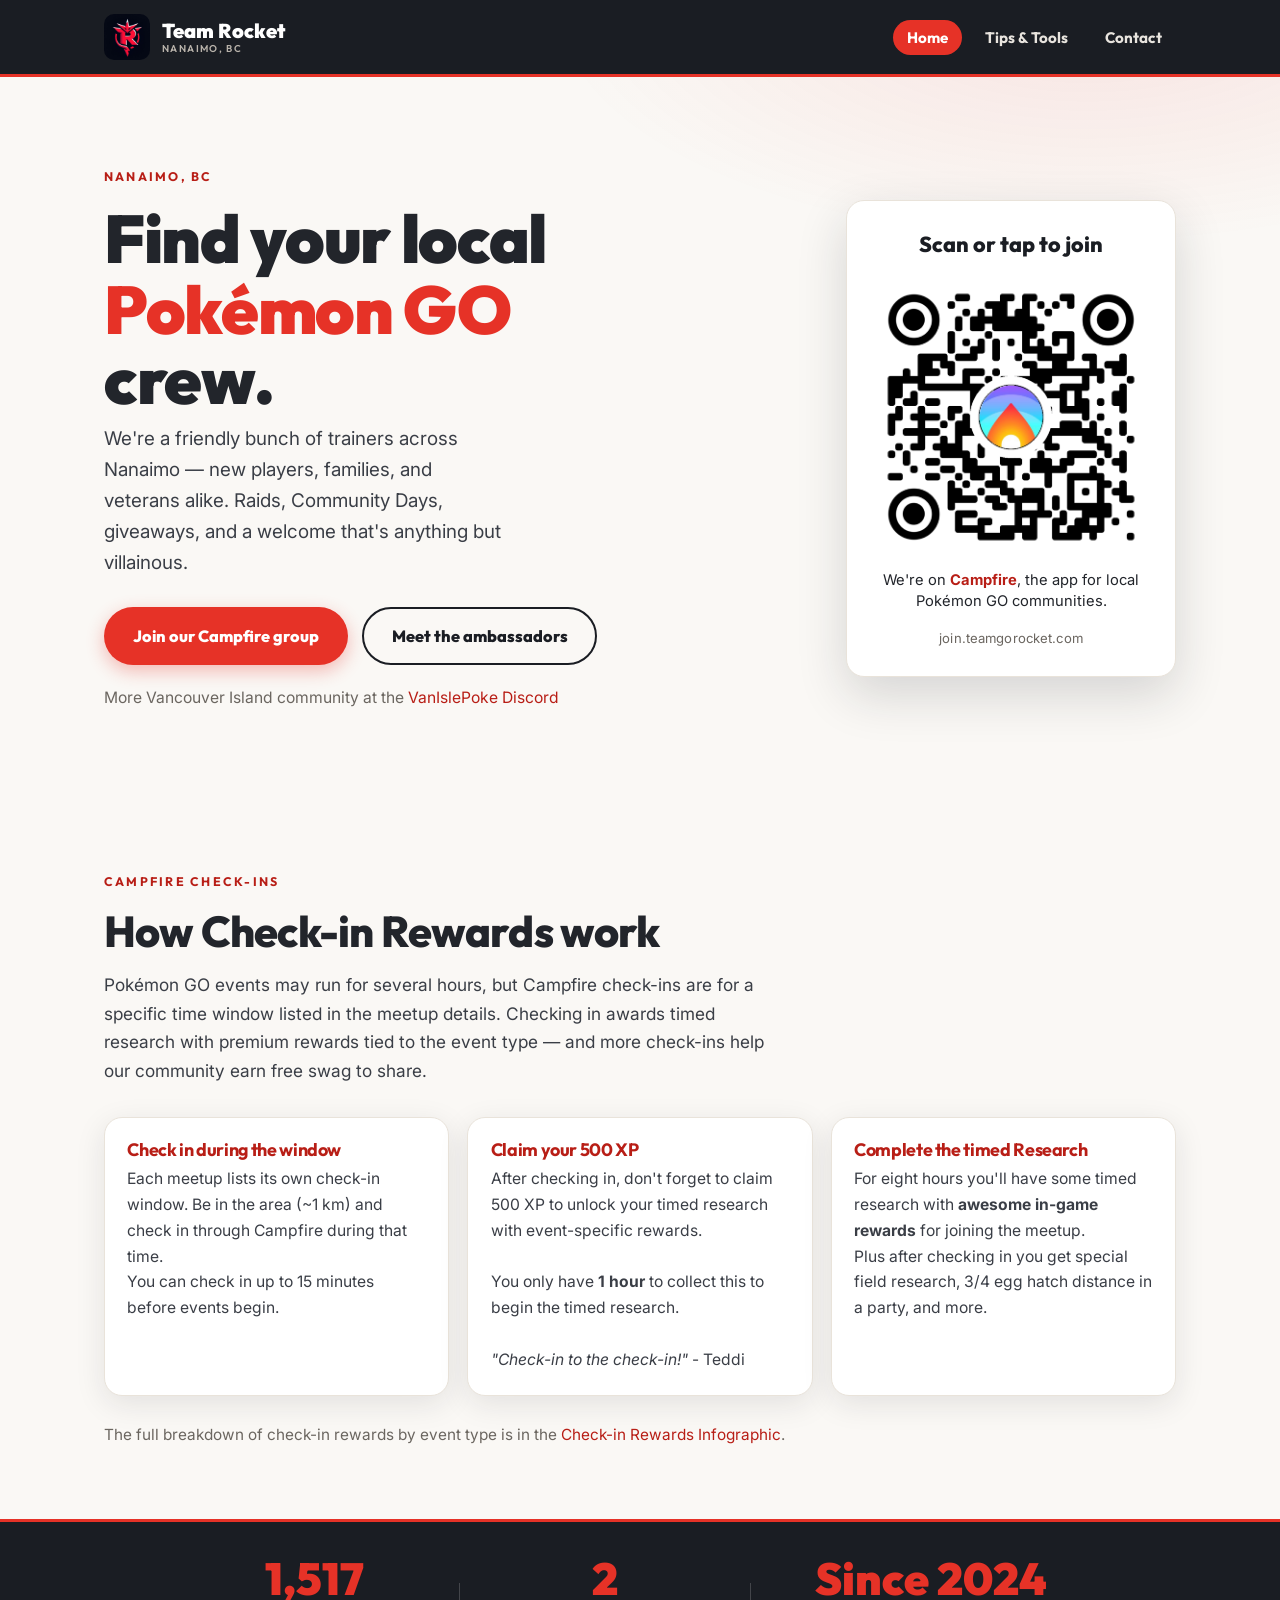
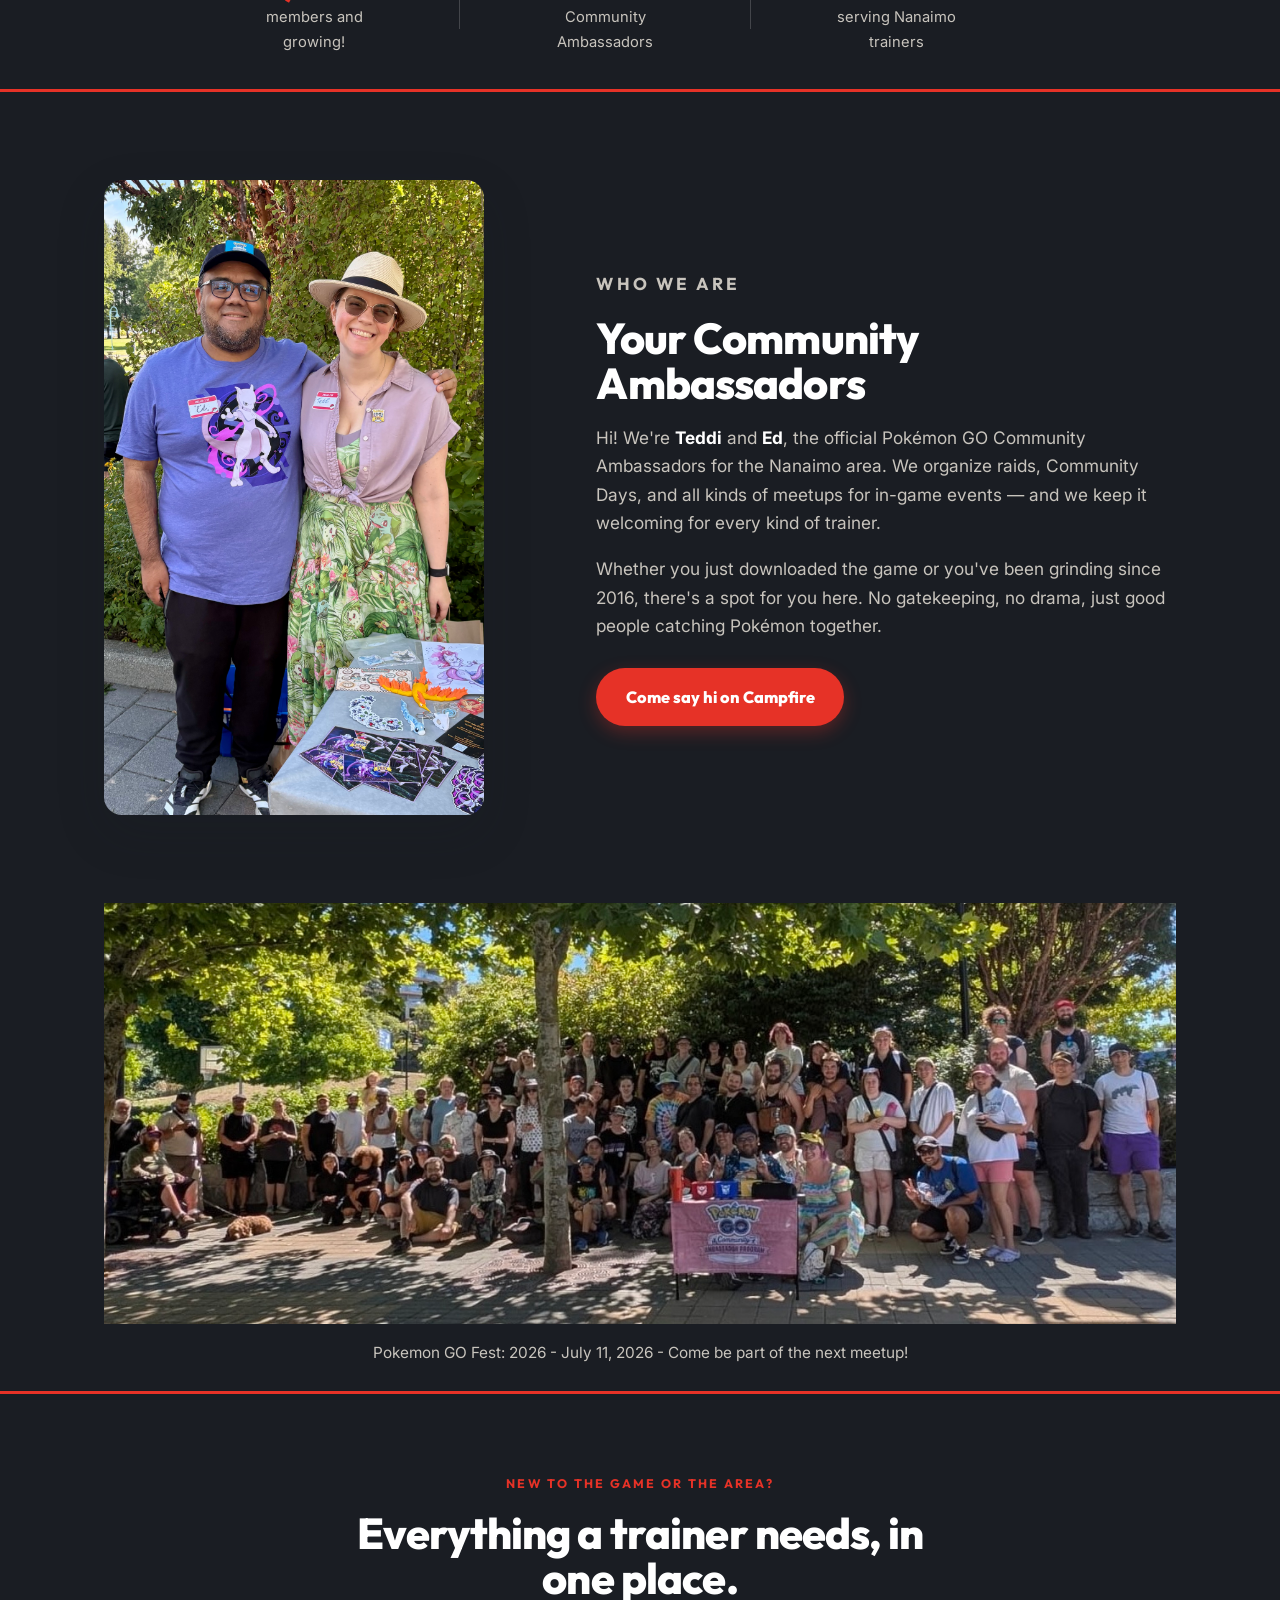
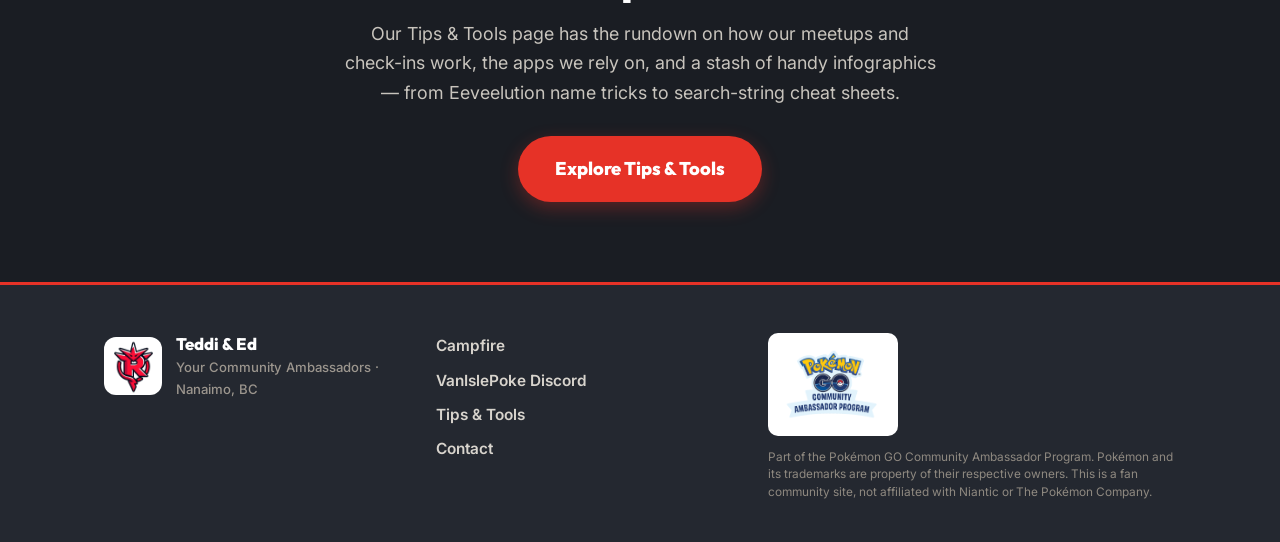
==== commit 4c4fe1bf: "Update index.html" ====
--- a/index.html
+++ b/index.html
@@ -4,7 +4,7 @@
 <meta charset="UTF-8">
 <meta name="viewport" content="width=device-width, initial-scale=1.0">
 <title>Team Rocket — Nanaimo Pokémon GO Community</title>
-<meta name="description" content="Nanaimo's friendly Pokémon GO community, 1,400+ trainers strong. Scan the code or tap to join our Campfire group.">
+<meta name="description" content="Nanaimo's friendly Pokémon GO community, 1,500+ trainers strong. Scan the code or tap to join our Campfire group.">
 <link rel="preconnect" href="https://fonts.googleapis.com">
 <link rel="preconnect" href="https://fonts.gstatic.com" crossorigin>
 <link href="https://fonts.googleapis.com/css2?family=Outfit:wght@500;700;800;900&family=Inter:wght@400;500;600;700&display=swap" rel="stylesheet">
@@ -90,8 +90,8 @@
   <section class="stat-strip">
     <div class="wrap stat-inner">
       <div class="stat">
-        <span class="stat-num">1,440</span>
-        <span class="stat-label">members and growing — almost 1,500!</span>
+        <span class="stat-num">1,517</span>
+        <span class="stat-label">members and growing!</span>
       </div>
       <div class="stat-divider"></div>
       <div class="stat">
@@ -126,7 +126,7 @@
   <section class="group-photo-section">
     <img src="images/group-photo.jpg" alt="The Team Rocket Nanaimo community gathered together at a Pokémon GO event" class="group-photo" loading="lazy">
     <div class="wrap group-caption">
-      <p>Pokemon GO Fest: Max Finale, August 2025. Come be part of the next meetup!</p>
+      <p>Pokemon GO Fest: 2026 - July 11, 2026 - Come be part of the next meetup!</p>
     </div>
   </section>
 
